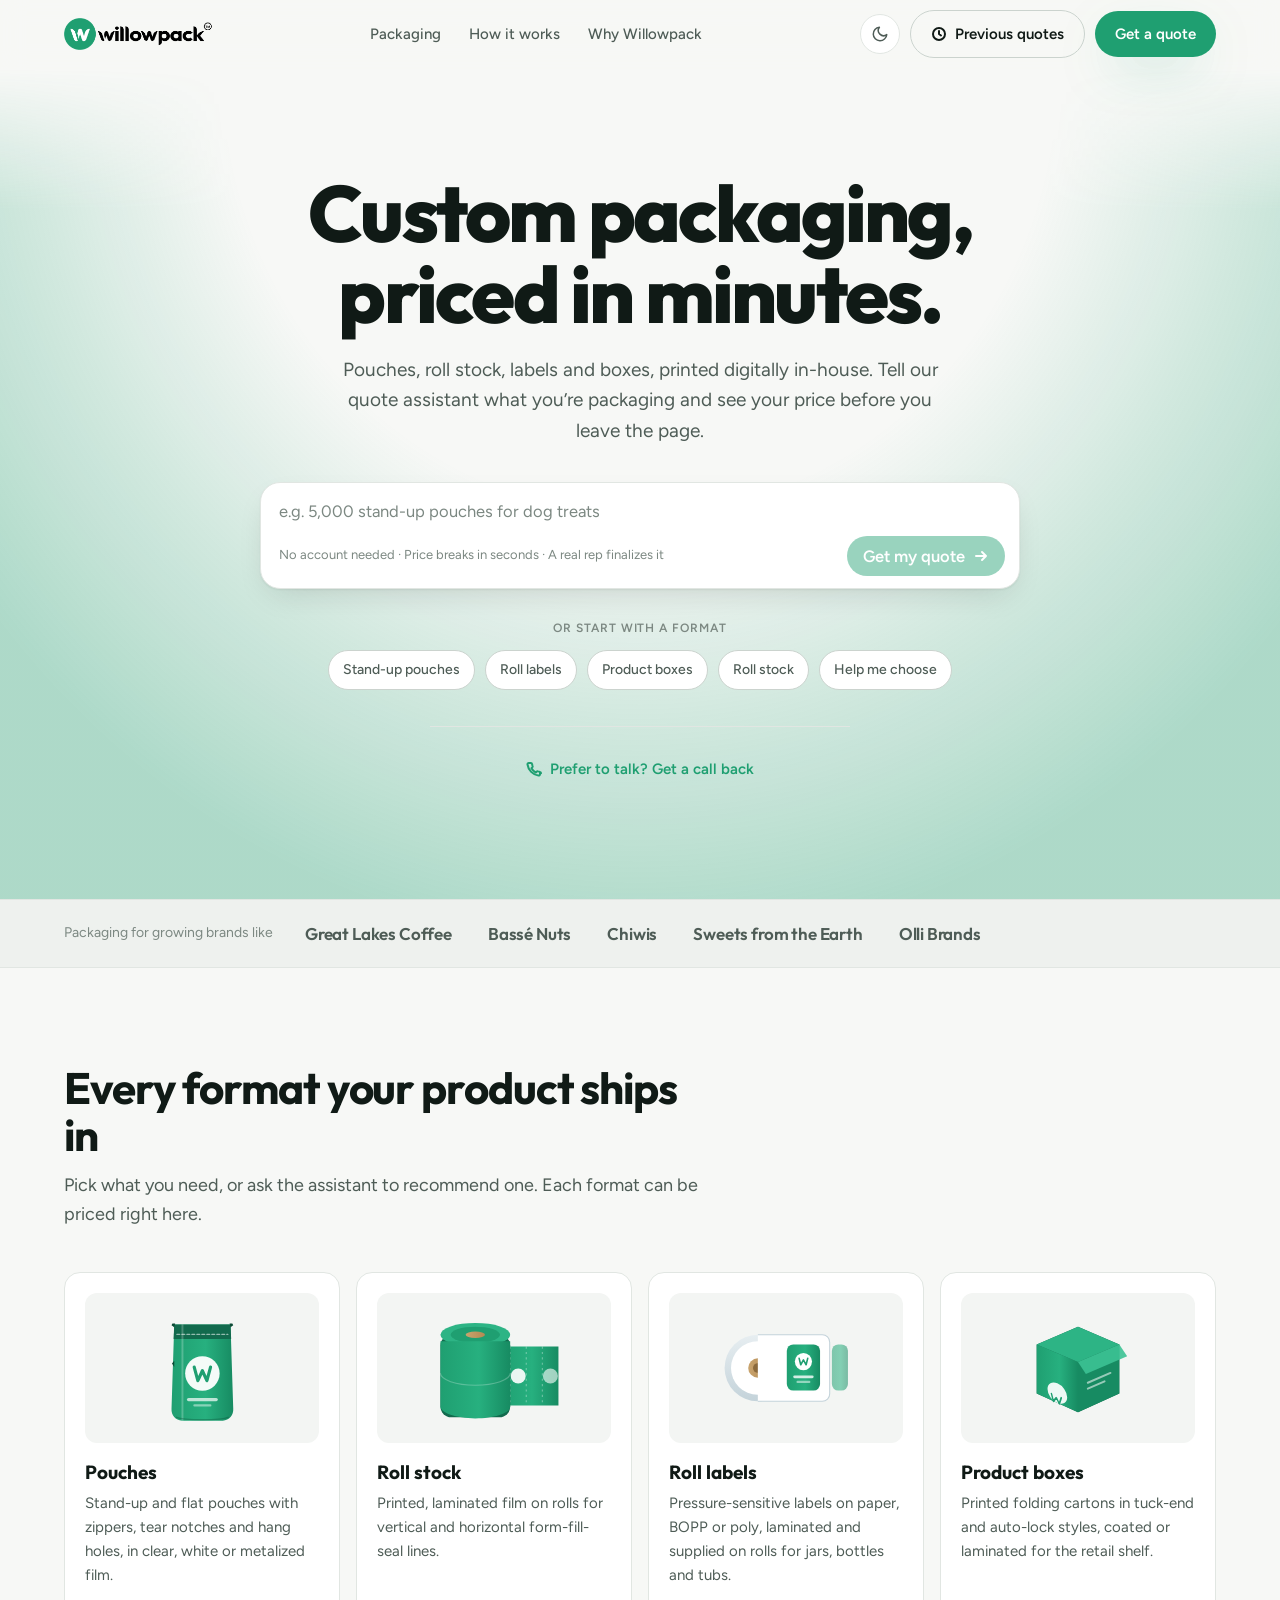
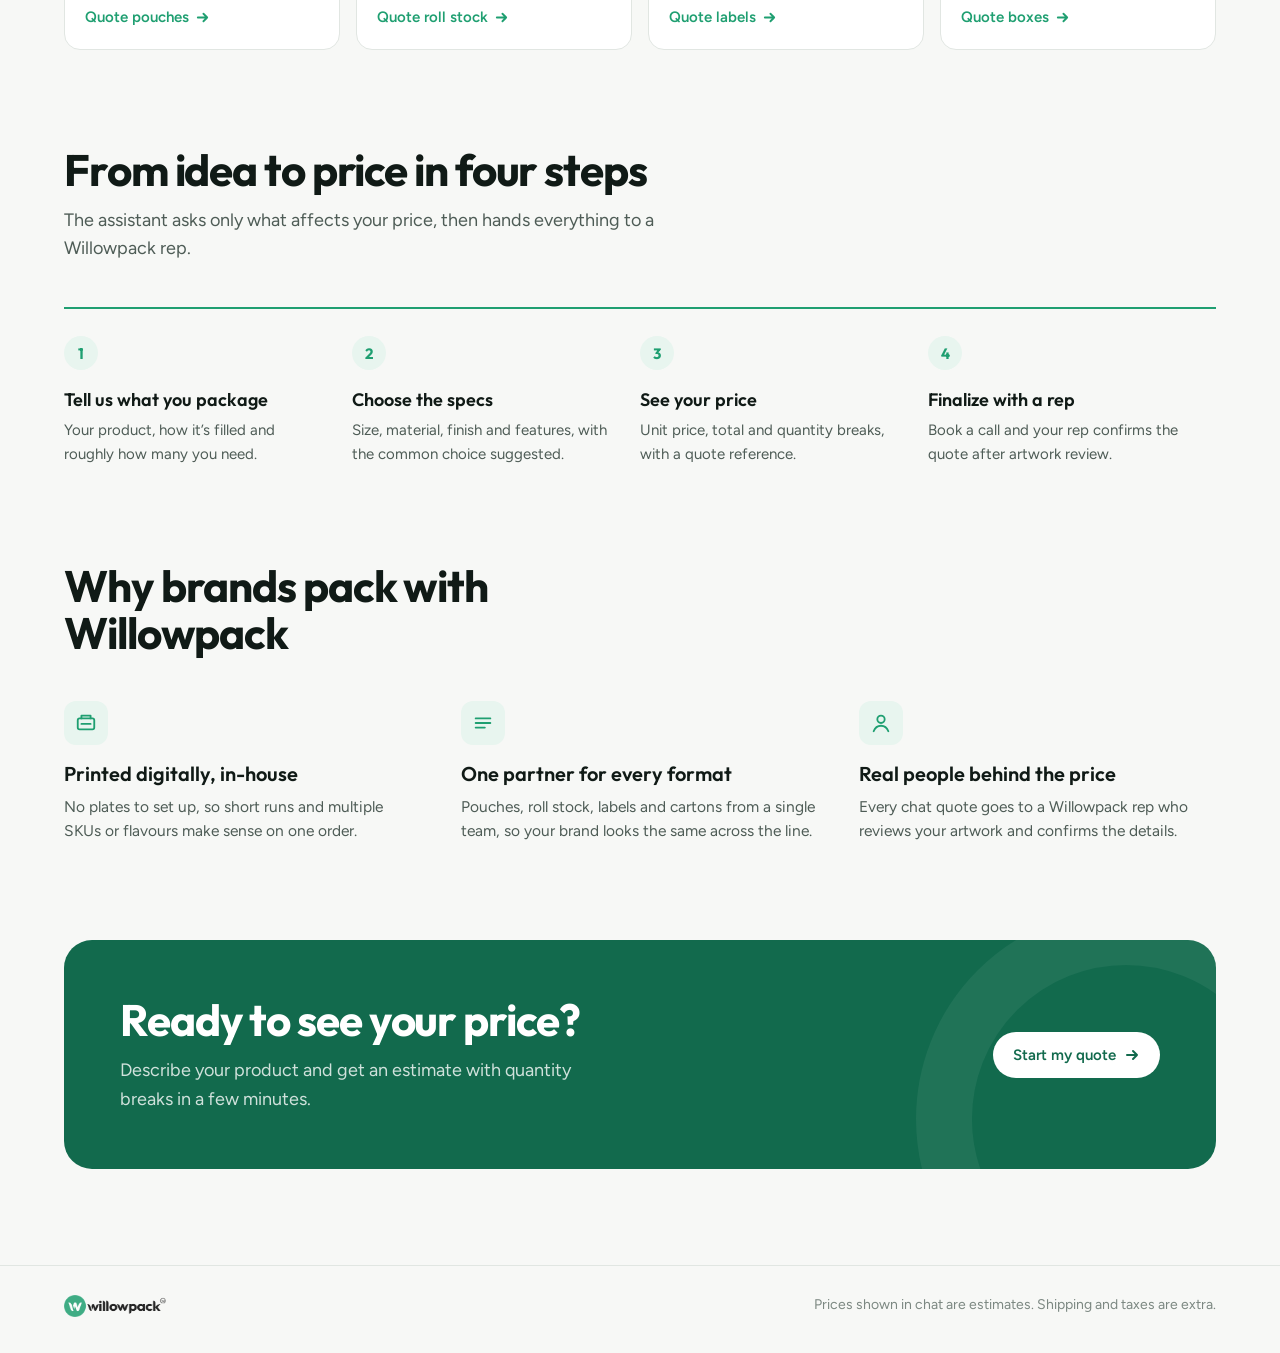
==== index.html @ 388adadb "Add files via upload" ====
<!DOCTYPE html>
<html lang="en">
<head>
<meta charset="utf-8">
<meta name="viewport" content="width=device-width, initial-scale=1, viewport-fit=cover">
<title>Custom packaging, priced in minutes | Willowpack</title>
<meta name="description" content="Pouches, roll stock, roll labels and product boxes, printed digitally in-house. Get an instant estimate from the Willowpack quote assistant.">
<link rel="icon" href="[data-uri]">
<link rel="preconnect" href="https://fonts.googleapis.com">
<link rel="preconnect" href="https://fonts.gstatic.com" crossorigin>
<link href="https://fonts.googleapis.com/css2?family=Outfit:wght@500;600;700;800&family=Figtree:wght@400;500;600&display=swap" rel="stylesheet">
<script>
/* Set theme before paint: saved choice, else system */
(function(){var t;try{t=localStorage.getItem('wp_theme')}catch(e){}
if(t!=='light'&&t!=='dark'){t=window.matchMedia&&matchMedia('(prefers-color-scheme: dark)').matches?'dark':'light'}
document.documentElement.setAttribute('data-theme',t)})();
</script>
<style>
/* ---------- Tokens ---------- */
:root{
  --green:#1F9F71; --green-600:#188460; --green-700:#126A4D; --green-50:#E8F5EF; --green-100:#CDEBDD;
  --kraft:#C9A46E; --kraft-2:#B48A52; --film:#DCE9EF;
  --bg:#F7F8F6; --bg-2:#EEF1EE; --surface:#FFFFFF; --surface-2:#F3F5F3;
  --text:#101A16; --muted:#4E5C56; --faint:#7C8882; --line:#E1E6E2; --line-2:#CBD3CE;
  --ink-on-green:#FFFFFF; --shadow:0 1px 2px rgba(16,26,22,.06),0 12px 32px -12px rgba(16,26,22,.18);
  --glow:0 18px 50px -18px rgba(31,159,113,.55);
  --radius:16px; --radius-sm:10px; --hero-glow:34%;
  color-scheme:light;
  box-sizing:border-box;
  padding-top:env(safe-area-inset-top,0px); padding-bottom:env(safe-area-inset-bottom,0px);
}
@media (prefers-color-scheme: dark){
  :root:not([data-theme="light"]){
    --bg:#0B1311; --bg-2:#0F1916; --surface:#121D1A; --surface-2:#17231F;
    --text:#E9F0EC; --muted:#A2B2AA; --faint:#73847C; --line:#1F2D28; --line-2:#2B3B35;
    --green-50:#0F2A20; --green-100:#164034; --film:#20323A;
    --shadow:0 1px 2px rgba(0,0,0,.4),0 16px 40px -16px rgba(0,0,0,.6);
    --hero-glow:24%;
    color-scheme:dark;
  }
}
:root[data-theme="dark"]{
  --bg:#0B1311; --bg-2:#0F1916; --surface:#121D1A; --surface-2:#17231F;
  --text:#E9F0EC; --muted:#A2B2AA; --faint:#73847C; --line:#1F2D28; --line-2:#2B3B35;
  --green-50:#0F2A20; --green-100:#164034; --film:#20323A;
  --shadow:0 1px 2px rgba(0,0,0,.4),0 16px 40px -16px rgba(0,0,0,.6);
  --hero-glow:24%;
  color-scheme:dark;
}
*,*::before,*::after{box-sizing:inherit}
html{scroll-behavior:smooth;scroll-padding-top:calc(80px + env(safe-area-inset-top,0px))}
body{margin:0;background:var(--bg);color:var(--text);font:400 16.5px/1.6 Figtree,system-ui,"Segoe UI",sans-serif;-webkit-font-smoothing:antialiased;transition:background-color .25s,color .25s}
img{max-width:100%;display:block}
button,textarea,input{font:inherit;color:inherit}
a{color:inherit}
:focus-visible{outline:2px solid var(--green);outline-offset:3px;border-radius:6px}
.sr{position:absolute;width:1px;height:1px;overflow:hidden;clip:rect(0 0 0 0);white-space:nowrap}
.wrap{max-width:1200px;margin:0 auto;padding:0 24px}

/* Logo swap */
.logo{height:32px;width:auto;display:block}
.logo-dark{display:none}
:root[data-theme="dark"] .logo-light{display:none}
:root[data-theme="dark"] .logo-dark{display:block}

/* ---------- Nav ---------- */
.nav{position:sticky;top:0;z-index:20;background:color-mix(in srgb,var(--bg) 82%,transparent);backdrop-filter:saturate(1.4) blur(12px);-webkit-backdrop-filter:saturate(1.4) blur(12px);border-bottom:1px solid transparent;transition:border-color .2s}
.nav.scrolled{border-color:var(--line)}
body::before{content:"";position:fixed;inset:0 0 auto;height:env(safe-area-inset-top,0px);z-index:10;background:var(--bg)}
.nav .wrap{display:flex;align-items:center;justify-content:space-between;height:68px;gap:20px}
.nav-links{display:flex;gap:28px;font-weight:500;font-size:15px;color:var(--muted)}
.nav-links a{text-decoration:none;transition:color .15s}
.nav-links a:hover{color:var(--text)}
.nav-right{display:flex;align-items:center;gap:10px}
.nav-past{display:none;align-items:center;gap:6px;padding:9px 14px;font-size:14px}
.nav-past.show{display:inline-flex}
.nav-past svg{width:16px;height:16px}
@media (max-width:720px){.nav-past .lbl{display:none}.nav-past{padding:9px 11px}.nav-right{gap:8px}}
.nav .btn{white-space:nowrap}
@media (max-width:420px){.nav-right{gap:6px}.nav .icon-btn{width:36px;height:36px}.nav-past{padding:8px 10px}.nav .btn-primary{padding:8px 12px;font-size:13.5px}.nav .logo{width:96px;height:auto}}
.hero h1 .wave{display:inline-block;font-size:.82em;margin-left:.12em;vertical-align:.02em;transform-origin:70% 70%;animation:wave 1.6s ease-in-out .4s 2}
.hero.returning h1{font-size:clamp(36px,5.2vw,64px);line-height:1.08;margin:0 0 14px}
.hero.returning h1 .hname{white-space:nowrap}
.hero.returning .lede{font-size:clamp(18px,1.9vw,21px);max-width:44ch;margin:0 auto 32px}
.hero.returning .lede strong{color:var(--text);font-weight:600}
.hero .eyebrow-back{display:inline-flex;align-items:center;gap:8px;margin:0 0 18px;padding:6px 14px 6px 10px;border-radius:999px;border:1px solid var(--line);background:color-mix(in srgb,var(--surface) 70%,transparent);font-size:13.5px;font-weight:500;color:var(--muted)}
.hero .eyebrow-back i{width:8px;height:8px;border-radius:50%;background:var(--green);box-shadow:0 0 0 4px color-mix(in srgb,var(--green) 20%,transparent)}
@keyframes wave{0%,60%,100%{transform:rotate(0)}10%,30%{transform:rotate(14deg)}20%{transform:rotate(-8deg)}40%{transform:rotate(-4deg)}50%{transform:rotate(10deg)}}
@media (prefers-reduced-motion:reduce){.hero h1 .wave{animation:none}}
.icon-btn{width:40px;height:40px;border-radius:50%;border:1px solid var(--line);background:var(--surface);display:grid;place-items:center;cursor:pointer;color:var(--muted);transition:color .15s,border-color .15s}
.icon-btn:hover{color:var(--text);border-color:var(--line-2)}
.icon-btn svg{width:18px;height:18px}
.sun{display:none}
:root[data-theme="dark"] .sun{display:block}
:root[data-theme="dark"] .moon{display:none}

.btn{display:inline-flex;align-items:center;gap:8px;border:none;border-radius:999px;padding:11px 20px;font-weight:600;font-size:15px;cursor:pointer;text-decoration:none;transition:background-color .15s,transform .15s,box-shadow .2s}
.btn-primary{background:var(--green);color:var(--ink-on-green);box-shadow:var(--glow)}
.btn-primary:hover{background:var(--green-600);transform:translateY(-1px)}
.btn-primary:active{transform:translateY(0)}
.btn-ghost{background:transparent;color:var(--text);border:1px solid var(--line-2)}
.btn-ghost:hover{background:var(--surface)}
.btn svg{width:16px;height:16px}

/* ---------- Hero ---------- */
.hero{position:relative;overflow:hidden;padding:104px 0 112px}
.hero::before{content:"";position:absolute;inset:0;pointer-events:none;background:radial-gradient(ellipse 56% 92% at 50% 0%,transparent 58%,color-mix(in srgb,var(--green) calc(var(--hero-glow) * .5),transparent) 85%,color-mix(in srgb,var(--green) var(--hero-glow),transparent) 115%);-webkit-mask-image:linear-gradient(to bottom,transparent 0,#000 140px);mask-image:linear-gradient(to bottom,transparent 0,#000 140px)}
.hero-grid{position:relative;display:flex;justify-content:center}
.hero-col{width:100%;max-width:760px;text-align:center}
.hero h1{font:800 clamp(42px,6.2vw,80px)/1.02 Outfit,Figtree,sans-serif;letter-spacing:-.035em;margin:0 0 20px}
.hero .lede{font-size:19px;color:var(--muted);max-width:50ch;margin:0 auto 36px}
.hero .composer{text-align:left}

/* Composer (hero + chat share styles) */
.composer{background:var(--surface);border:1px solid var(--line);border-radius:20px;padding:14px 14px 12px 18px;box-shadow:var(--shadow);transition:border-color .15s,box-shadow .2s}
@keyframes nudge{0%{box-shadow:var(--shadow),0 0 0 0 color-mix(in srgb,var(--green) 45%,transparent)}100%{box-shadow:var(--shadow),0 0 0 14px color-mix(in srgb,var(--green) 0%,transparent)}}
.composer.nudge{animation:nudge .9s ease-out 2}
.composer:focus-within{border-color:var(--green);box-shadow:var(--shadow),0 0 0 4px color-mix(in srgb,var(--green) 18%,transparent)}
.composer textarea{display:block;width:100%;border:none;background:transparent;resize:none;outline:none;min-height:26px;max-height:180px;line-height:1.5;padding:2px 0 12px;font-size:16.5px}
.composer textarea:focus-visible{outline:none}
.composer textarea::placeholder{color:var(--faint)}
.composer-row{display:flex;align-items:center;gap:10px}
.composer-row .hint{font-size:13px;color:var(--faint)}
.send{margin-left:auto;height:40px;border-radius:999px;border:none;background:var(--green);color:#fff;display:inline-flex;align-items:center;gap:8px;padding:0 16px;font-weight:600;cursor:pointer;transition:background-color .15s,opacity .15s}
.send:hover{background:var(--green-600)}
.send:disabled{opacity:.45;cursor:default}
.send svg{width:16px;height:16px}
.send.round{width:40px;padding:0;justify-content:center}

.quick{display:flex;flex-wrap:wrap;gap:10px;justify-content:center}
.hero .quick-label{margin:30px 0 12px;font-size:12px;font-weight:600;letter-spacing:.08em;text-transform:uppercase;color:var(--faint)}
.hero .callme-wrap{margin-top:36px;padding-top:24px;border-top:1px solid var(--line);max-width:420px;margin-left:auto;margin-right:auto}
.chip{border:1px solid var(--line-2);background:var(--surface);border-radius:999px;padding:8px 14px;font-size:14px;font-weight:500;color:var(--muted);cursor:pointer;transition:color .15s,border-color .15s,background-color .15s,transform .15s}
.chip:hover{color:var(--text);border-color:var(--green);transform:translateY(-1px)}
.assure{display:flex;gap:18px;flex-wrap:wrap;margin-top:24px;justify-content:center;font-size:14px;color:var(--muted)}
.assure span{display:inline-flex;align-items:center;gap:8px}
.assure svg{width:16px;height:16px;color:var(--green);flex:none}

/* Spec explorer (hero visual) */
.explorer{position:relative;background:var(--surface);border:1px solid var(--line);border-radius:28px;box-shadow:var(--shadow);overflow:hidden}
.tabs{display:flex;gap:4px;padding:8px;border-bottom:1px solid var(--line);background:var(--surface-2)}
.tab{flex:1;border:none;background:transparent;border-radius:12px;padding:10px 6px;font-size:14px;font-weight:600;color:var(--muted);cursor:pointer;transition:background-color .2s,color .2s}
.tab:hover{color:var(--text)}
.tab[aria-selected="true"]{background:var(--surface);color:var(--text);box-shadow:0 1px 2px rgba(16,26,22,.08)}
.stage{position:relative;height:320px;display:grid;place-items:center;background:
  radial-gradient(60% 70% at 50% 60%,color-mix(in srgb,var(--green) 10%,transparent),transparent),
  repeating-linear-gradient(0deg,transparent 0 31px,color-mix(in srgb,var(--line) 70%,transparent) 31px 32px),
  repeating-linear-gradient(90deg,transparent 0 31px,color-mix(in srgb,var(--line) 70%,transparent) 31px 32px)}
.art{position:absolute;inset:0;display:grid;place-items:center;opacity:0;transform:translateY(14px) scale(.97);transition:opacity .35s ease,transform .45s cubic-bezier(.2,.8,.2,1);pointer-events:none}
.art.on{opacity:1;transform:none}
.art svg{height:250px;width:auto;filter:drop-shadow(0 18px 24px rgba(16,26,22,.18))}
.spec{padding:20px 22px 22px;display:grid;grid-template-columns:1fr auto;gap:16px;align-items:end;border-top:1px solid var(--line)}
.spec h3{font:700 20px/1.2 Outfit,sans-serif;margin:0 0 4px;letter-spacing:-.01em}
.spec .for{font-size:14px;color:var(--muted);margin:0 0 12px}
.spec ul{list-style:none;margin:0;padding:0;display:flex;flex-wrap:wrap;gap:6px}
.spec li{font-size:13px;padding:4px 10px;border-radius:999px;background:var(--green-50);color:var(--green-700)}
:root[data-theme="dark"] .spec li{color:#9BE0C2}
@media (prefers-color-scheme: dark){:root:not([data-theme="light"]) .spec li{color:#9BE0C2}}

/* ---------- Brands ---------- */
.brands{border-block:1px solid var(--line);background:var(--bg-2)}
.brands .wrap{display:flex;align-items:center;gap:32px;padding-block:22px;flex-wrap:wrap}
.brands p{margin:0;font-size:14px;color:var(--faint);flex:none}
.brand-list{display:flex;gap:36px;flex-wrap:wrap;font:600 17px/1 Outfit,sans-serif;color:var(--muted);letter-spacing:-.01em}

/* ---------- Sections ---------- */
section.block{padding:96px 0}
.head{max-width:640px;margin:0 0 44px}
.head h2{font:700 clamp(30px,3.6vw,44px)/1.08 Outfit,sans-serif;letter-spacing:-.025em;margin:0 0 12px}
.head p{margin:0;color:var(--muted);font-size:18px}

.formats{display:grid;grid-template-columns:repeat(4,minmax(0,1fr));gap:16px}
.format{position:relative;display:flex;flex-direction:column;background:var(--surface);border:1px solid var(--line);border-radius:var(--radius);padding:20px;transition:border-color .2s,transform .25s cubic-bezier(.2,.8,.2,1),box-shadow .25s}
.format:hover{border-color:color-mix(in srgb,var(--green) 55%,var(--line));transform:translateY(-4px);box-shadow:var(--shadow)}
.format .thumb{height:150px;border-radius:12px;background:var(--surface-2);display:grid;place-items:center;margin-bottom:18px;overflow:hidden}
.format .thumb svg{height:118px;width:auto;transition:transform .4s cubic-bezier(.2,.8,.2,1)}
.format:hover .thumb svg{transform:scale(1.06) rotate(-2deg)}
.format h3{font:700 19px/1.25 Outfit,sans-serif;margin:0 0 6px}
.format p{margin:0 0 18px;color:var(--muted);font-size:15px;flex:1}
.link-btn{align-self:flex-start;display:inline-flex;align-items:center;gap:6px;border:none;background:none;padding:0;font-weight:600;color:var(--green);cursor:pointer;font-size:15px}
.link-btn svg{width:15px;height:15px;transition:transform .2s}
.format:hover .link-btn svg{transform:translateX(3px)}

.steps{display:grid;grid-template-columns:repeat(4,minmax(0,1fr));gap:0;counter-reset:s;border-top:1px solid var(--line)}
.step{counter-increment:s;padding:28px 24px 0 0;position:relative}
.step::before{content:counter(s);display:grid;place-items:center;width:34px;height:34px;border-radius:50%;background:var(--green-50);color:var(--green);font:700 15px/1 Outfit,sans-serif;margin-bottom:18px}
.step::after{content:"";position:absolute;top:-1px;left:0;height:2px;width:0;background:var(--green);transition:width .8s cubic-bezier(.2,.8,.2,1)}
.steps.seen .step::after{width:100%}
.steps.seen .step:nth-child(2)::after{transition-delay:.15s}
.steps.seen .step:nth-child(3)::after{transition-delay:.3s}
.steps.seen .step:nth-child(4)::after{transition-delay:.45s}
.step h3{font:600 18px/1.3 Outfit,sans-serif;margin:0 0 6px}
.step p{margin:0;color:var(--muted);font-size:15px;max-width:28ch}

.why{display:grid;grid-template-columns:repeat(3,minmax(0,1fr));gap:40px}
.why h3{font:600 20px/1.3 Outfit,sans-serif;margin:0 0 8px}
.why p{margin:0;color:var(--muted);font-size:15.5px}
.why .ico{width:44px;height:44px;border-radius:12px;background:var(--green-50);color:var(--green);display:grid;place-items:center;margin-bottom:16px}
.why .ico svg{width:22px;height:22px}

.cta-band{padding:0 0 96px}
.cta-card{position:relative;overflow:hidden;border-radius:28px;background:var(--green-700);color:#fff;padding:56px;display:grid;grid-template-columns:1.3fr 1fr;gap:32px;align-items:center}
.cta-card>*{position:relative;z-index:1}
.cta-card::after{content:"";position:absolute;pointer-events:none;right:-120px;bottom:-160px;width:420px;height:420px;border-radius:50%;border:56px solid rgba(255,255,255,.06)}
.cta-card h2{font:700 clamp(30px,3.6vw,44px)/1.08 Outfit,sans-serif;letter-spacing:-.025em;margin:0 0 12px}
.cta-card p{margin:0;color:rgba(255,255,255,.8);font-size:18px;max-width:42ch}
.cta-card .btn-primary{background:#fff;color:var(--green-700);box-shadow:none;justify-self:end}
.cta-card .btn-primary:hover{background:#EAF6F0}

footer{border-top:1px solid var(--line);padding:28px 0 36px;color:var(--faint);font-size:14px}
footer .wrap{display:flex;justify-content:space-between;gap:16px;flex-wrap:wrap;align-items:center}
footer .logo{height:22px;opacity:.85}

/* Reveal on scroll (one orchestrated entrance per section) */
.reveal{opacity:0;transform:translateY(16px);transition:opacity .6s ease,transform .7s cubic-bezier(.2,.8,.2,1)}
.reveal.in{opacity:1;transform:none}

/* ---------- Chat ---------- */
.chat{position:fixed;inset:0;z-index:50;display:flex;flex-direction:column;background:var(--bg);opacity:0;visibility:hidden;transform:translateY(24px);transition:opacity .3s ease,transform .45s cubic-bezier(.2,.8,.2,1),visibility 0s linear .45s;padding-top:env(safe-area-inset-top,0px);padding-bottom:env(safe-area-inset-bottom,0px)}
.chat.open{opacity:1;visibility:visible;transform:none;transition:opacity .3s ease,transform .45s cubic-bezier(.2,.8,.2,1)}
.chat-bar{display:flex;align-items:center;gap:14px;padding:12px 20px;border-bottom:1px solid var(--line);background:var(--bg)}
.chat-bar .logo{height:24px}
.who{display:flex;align-items:center;gap:8px;font-size:14px;color:var(--muted);padding-left:14px;border-left:1px solid var(--line)}
.dot{width:8px;height:8px;border-radius:50%;background:var(--green);box-shadow:0 0 0 0 rgba(31,159,113,.6);animation:pulse 2.4s infinite}
@keyframes pulse{0%{box-shadow:0 0 0 0 rgba(31,159,113,.5)}70%{box-shadow:0 0 0 8px rgba(31,159,113,0)}100%{box-shadow:0 0 0 0 rgba(31,159,113,0)}}
.chat-bar .spacer{flex:1}
.chat-bar .btn{padding:8px 14px;font-size:14px}

.progress{display:flex;gap:6px;justify-content:safe center;padding:10px 20px;border-bottom:1px solid var(--line);background:var(--bg-2);font-size:13px;color:var(--faint);overflow-x:auto}
.progress span{display:inline-flex;align-items:center;gap:6px;white-space:nowrap;padding:4px 10px;border-radius:999px;transition:color .3s,background-color .3s}
.progress span::before{content:"";width:7px;height:7px;border-radius:50%;background:var(--line-2);transition:background-color .3s}
.progress span.done{color:var(--muted)}
.progress span.done::before{background:var(--green)}
.progress span.now{color:var(--text);background:var(--surface)}
.progress span.now::before{background:var(--green);box-shadow:0 0 0 3px color-mix(in srgb,var(--green) 25%,transparent)}

.thread{flex:1;overflow-y:auto;padding:24px 20px 8px}
.thread-inner{max-width:760px;margin:0 auto}
.msg{display:flex;gap:12px;margin:0 0 22px;animation:rise .35s cubic-bezier(.2,.8,.2,1)}
@keyframes rise{from{opacity:0;transform:translateY(8px)}to{opacity:1;transform:none}}
.msg.user{justify-content:flex-end}
.avatar{width:32px;height:32px;border-radius:50%;flex:none;margin-top:2px}
.bubble{max-width:min(620px,86%);word-wrap:break-word}
.msg.user .bubble{background:var(--green);color:#fff;padding:10px 16px;border-radius:20px 20px 6px 20px}
.msg.bot .bubble{padding-top:4px}
.bubble p{margin:0 0 10px}.bubble p:last-child{margin-bottom:0}
.bubble ul,.bubble ol{margin:0 0 10px;padding-left:22px}
.bubble li{margin:3px 0}
.bubble strong{font-weight:600}
.bubble a{color:var(--green)}
.replies{display:flex;flex-wrap:wrap;gap:8px;margin-top:12px}
.replies .chip{font-size:13.5px;padding:7px 13px}
.replies.used .chip{opacity:.45;pointer-events:none}
.replies.used .chip.picked{opacity:1}
.chip.picked{background:var(--green);border-color:var(--green);color:#fff}
#bookBtn.booked{background:transparent;color:var(--green-700);border:1px solid var(--green);box-shadow:none;cursor:default;pointer-events:none}
:root[data-theme=dark] #bookBtn.booked,.dark #bookBtn.booked{color:var(--green)}
.chip.rec.picked::after{opacity:.9}
.replies.slots{display:grid;grid-template-columns:repeat(auto-fill,minmax(200px,1fr));gap:10px}
.chip.slot{border-radius:14px;padding:12px 14px;text-align:left;display:flex;flex-direction:column;gap:2px;line-height:1.3}
.chip.slot b{font-weight:600;color:var(--text);font-size:14.5px}
.chip.slot span{font-size:13px;color:var(--muted)}
.chip.slot.picked b,.chip.slot.picked span{color:#fff}
.chip.slot.rec::after{content:"Earliest";font-size:11px;font-weight:600;color:var(--green);margin-top:4px}
.chip.slot.rec.picked::after{color:#fff}
.history{display:none;flex:1;overflow-y:auto;padding:24px 20px}
.callme-link{display:inline-flex;align-items:center;gap:8px;padding:10px 16px;border-radius:999px;border:none;background:none;color:var(--green);font:600 15px/1 Figtree,sans-serif;cursor:pointer}
.callme-link svg{width:16px;height:16px}
.callme-link:hover{background:color-mix(in srgb,var(--green) 10%,transparent)}
#callBtn{display:none}#callBtn.show{display:inline-flex}
.cm-back{position:fixed;inset:0;z-index:80;background:rgba(5,10,8,.55);display:none;align-items:center;justify-content:center;padding:20px}
.cm-back.open{display:flex}
.cm{width:100%;max-width:420px;background:var(--surface);color:var(--text);border:1px solid var(--line);border-radius:22px;padding:24px;box-shadow:var(--shadow);animation:rise .3s cubic-bezier(.2,.8,.2,1)}
.cm h3{margin:0 0 6px;font:700 21px/1.2 Outfit,sans-serif}
.cm p.sub{margin:0 0 18px;color:var(--muted);font-size:14.5px}
.cm label.f{display:block;font-size:13px;font-weight:600;margin:0 0 6px}
.cm input[type=tel]{width:100%;box-sizing:border-box;height:46px;border-radius:12px;border:1px solid var(--line-2);background:var(--bg);color:var(--text);font:500 16px Figtree,sans-serif;padding:0 14px}
.cm input[type=tel]:focus{outline:none;border-color:var(--green);box-shadow:0 0 0 4px color-mix(in srgb,var(--green) 18%,transparent)}
.cm .consent{display:flex;gap:10px;align-items:flex-start;margin:14px 0 18px;font-size:13px;color:var(--muted);line-height:1.45}
.cm .consent input{margin-top:2px;accent-color:var(--green);width:16px;height:16px;flex:none}
.cm .row{display:flex;gap:10px;justify-content:flex-end}
.cm .msg{margin:14px 0 0;font-size:14px;min-height:1em}
.cm .msg.ok{color:var(--green)} .cm .msg.err{color:#d9534f}
.chat.show-history .history{display:block}
.chat.show-history .thread,.chat.show-history .chat-dock,.chat.show-history .progress{display:none}
.history-inner{max-width:760px;margin:0 auto}
.history-head{display:flex;align-items:center;gap:12px;margin-bottom:18px}
.history-head h2{font:700 22px/1.2 Outfit,sans-serif;margin:0;flex:1}
.hcard{width:100%;text-align:left;display:grid;grid-template-columns:1fr auto;gap:4px 16px;align-items:center;background:var(--surface);border:1px solid var(--line);border-radius:16px;padding:14px 16px;margin-bottom:10px;cursor:pointer;color:var(--text);font:inherit;transition:border-color .15s,transform .15s}
.hcard:hover{border-color:var(--green);transform:translateY(-1px)}
.hcard .t{font-weight:600;font-size:15.5px;overflow:hidden;text-overflow:ellipsis;white-space:nowrap}
.hcard .m{font-size:13px;color:var(--muted);grid-column:1}
.hcard .v{grid-row:1/3;grid-column:2;text-align:right;font:700 16px/1.2 Outfit,sans-serif;font-variant-numeric:tabular-nums}
.hcard .v small{display:block;font:500 12px/1.4 Figtree,sans-serif;color:var(--muted)}
.hcard .tag{display:inline-block;font-size:11.5px;font-weight:600;padding:2px 8px;border-radius:999px;background:var(--green-50);color:var(--green-700);margin-left:6px;vertical-align:1px}
.history-empty{color:var(--muted);padding:24px 0}
.typing{display:inline-flex;gap:5px;padding:12px 0}
.typing i{width:7px;height:7px;border-radius:50%;background:var(--faint);animation:blink 1.2s infinite}
.typing i:nth-child(2){animation-delay:.15s}.typing i:nth-child(3){animation-delay:.3s}
@keyframes blink{0%,80%,100%{opacity:.25;transform:translateY(0)}40%{opacity:1;transform:translateY(-2px)}}
.msg.error .bubble{color:var(--muted)}
.retry{background:none;border:none;color:var(--green);font-weight:600;cursor:pointer;padding:0;margin-left:4px}

.bubble table{border-collapse:collapse;margin:8px 0;font-size:14px;font-variant-numeric:tabular-nums;width:100%}
.bubble th,.bubble td{padding:6px 10px;border-bottom:1px solid var(--green-100);text-align:left}
.bubble th{font-weight:600;color:var(--muted)}
.bubble .tbl{overflow-x:auto}
.chip.rec{border-color:var(--green-600,#2f7d4f);font-weight:600}
.chip.rec::after{content:" ★ Recommended";font-size:11px;font-weight:500;opacity:.75}
.quote-pill{display:none;max-width:760px;margin:0 auto 14px;align-items:center;gap:12px;padding:12px 14px 12px 16px;border-radius:14px;background:var(--green-50);border:1px solid var(--green-100);animation:rise .4s cubic-bezier(.2,.8,.2,1)}
.quote-pill.show{display:flex}
.quote-pill .qi{font-size:13px;color:var(--muted)}
.quote-pill .qv{font:700 18px/1.1 Outfit,sans-serif;font-variant-numeric:tabular-nums}
.quote-pill .btn{margin-left:auto;padding:8px 14px;font-size:14px}

.chat-dock{padding:10px 20px 18px;background:var(--bg)}
.chat-dock .composer{max-width:760px;margin:0 auto}
.chat-dock .fine{max-width:760px;margin:8px auto 0;text-align:center;font-size:12.5px;color:var(--faint)}

.resume{position:fixed;right:20px;bottom:calc(20px + env(safe-area-inset-bottom,0px));z-index:30;display:none}
.resume.show{display:inline-flex;animation:rise .35s cubic-bezier(.2,.8,.2,1)}

/* ---------- Responsive ---------- */
@media (max-width:1000px){
  .formats{grid-template-columns:repeat(2,minmax(0,1fr))}
  .steps{grid-template-columns:repeat(2,minmax(0,1fr));row-gap:32px}
  .why{grid-template-columns:1fr;gap:28px}
  .cta-card{grid-template-columns:1fr;padding:40px 28px}
  .cta-card .btn-primary{justify-self:start}
}
@media (max-width:720px){
  .nav-links{display:none}
  .nav .btn-primary{padding:9px 14px;font-size:14px}
  .hero{padding:56px 0 64px}
  .composer-row .hint{display:none}
  .formats{grid-template-columns:1fr}
  .steps{grid-template-columns:1fr}
  section.block{padding:72px 0}
  .stage{height:260px}
  .art svg{height:200px}
  .spec{grid-template-columns:1fr}
  .who{display:none}
  .chat-bar .ghost-label{display:none}
}
@media (prefers-reduced-motion:reduce){
  *,*::before,*::after{animation:none!important;transition:none!important;scroll-behavior:auto!important}
  .reveal{opacity:1;transform:none}
}
</style>
</head>
<body>

<!-- Reusable SVG illustrations -->
<svg width="0" height="0" style="position:absolute" aria-hidden="true">
  <defs>
    <symbol id="logo-reg" viewBox="0 0 580 125"><image href="[data-uri]" width="580" height="125"/></symbol>
    <symbol id="logo-white" viewBox="0 0 580 125"><image href="[data-uri]" width="580" height="125"/></symbol>
    <linearGradient id="gFilm" x1="0" x2="1"><stop offset="0" stop-color="#1F9F71"/><stop offset=".55" stop-color="#27B07F"/><stop offset="1" stop-color="#178B62"/></linearGradient>
    <linearGradient id="gShine" x1="0" x2="1"><stop offset="0" stop-color="#fff" stop-opacity="0"/><stop offset=".5" stop-color="#fff" stop-opacity=".35"/><stop offset="1" stop-color="#fff" stop-opacity="0"/></linearGradient>
    <linearGradient id="gKraft" x1="0" x2="1"><stop offset="0" stop-color="#C9A46E"/><stop offset="1" stop-color="#B48A52"/></linearGradient>
    <linearGradient id="gRoll" x1="0" x2="0" y1="0" y2="1"><stop offset="0" stop-color="#E7EEF1"/><stop offset="1" stop-color="#C4D3DA"/></linearGradient>
    <symbol id="i-pouch" viewBox="0 0 200 260">
      <path d="M38 34h124l6 186c1 14-9 26-23 26H55c-14 0-24-12-23-26z" fill="url(#gFilm)"/>
      <path d="M38 34h124l1.4 32H36.6z" fill="#126A4D"/>
      <path d="M34 32l6 0-2 8-6-4zM166 32l-6 0 2 8 6-4z" fill="#0B4A35"/>
      <path d="M44 56h112" stroke="#fff" stroke-opacity=".55" stroke-width="3" stroke-dasharray="6 5" stroke-linecap="round"/>
      <path d="M33 120l5-6v14z" fill="#0B4A35"/>
      <rect x="62" y="104" width="76" height="76" rx="38" fill="#fff" fill-opacity=".95"/>
      <path d="M82 128l8 30 10-22 10 22 8-30" fill="none" stroke="#1F9F71" stroke-width="7" stroke-linecap="round" stroke-linejoin="round"/>
      <rect x="66" y="196" width="68" height="7" rx="3.5" fill="#fff" fill-opacity=".7"/>
      <rect x="80" y="210" width="40" height="5" rx="2.5" fill="#fff" fill-opacity=".45"/>
      <path d="M60 34l-8 212" stroke="url(#gShine)" stroke-width="22" opacity=".7"/>
      <path d="M42 238c18 8 98 8 116 0" stroke="#0B4A35" stroke-opacity=".35" stroke-width="3" fill="none"/>
    </symbol>
    <symbol id="i-labels" viewBox="0 0 260 220">
      <ellipse cx="78" cy="110" rx="62" ry="62" fill="url(#gRoll)"/>
      <ellipse cx="78" cy="110" rx="50" ry="50" fill="#fff"/>
      <ellipse cx="78" cy="110" rx="18" ry="18" fill="url(#gKraft)"/>
      <ellipse cx="78" cy="110" rx="9" ry="9" fill="#8C6A3C"/>
      <path d="M78 48h120c8 0 14 6 14 14v96c0 8-6 14-14 14H78" fill="#fff"/>
      <path d="M78 48h120c8 0 14 6 14 14v96c0 8-6 14-14 14H78" fill="none" stroke="#C4D3DA" stroke-width="2"/>
      <rect x="132" y="66" width="62" height="86" rx="12" fill="url(#gFilm)"/>
      <circle cx="163" cy="98" r="16" fill="#fff"/>
      <path d="M155 92l3 12 5-9 5 9 3-12" fill="none" stroke="#1F9F71" stroke-width="3" stroke-linecap="round" stroke-linejoin="round"/>
      <rect x="144" y="124" width="38" height="5" rx="2.5" fill="#fff" fill-opacity=".8"/>
      <rect x="150" y="134" width="26" height="4" rx="2" fill="#fff" fill-opacity=".5"/>
      <rect x="216" y="66" width="30" height="86" rx="12" fill="url(#gFilm)" opacity=".55"/>
    </symbol>
    <symbol id="i-box" viewBox="0 0 240 240">
      <path d="M120 36l84 36v100l-84 38-84-38V72z" fill="#126A4D"/>
      <path d="M36 72l84 36v102l-84-38z" fill="url(#gFilm)"/>
      <path d="M204 72l-84 36v102l84-38z" fill="#178B62"/>
      <path d="M36 72l84-36 84 36-84 36z" fill="#2DB485"/>
      <path d="M120 108l84-36 16 24-84 36z" fill="#3CC394" opacity=".9"/>
      <rect x="58" y="118" width="40" height="40" rx="20" transform="skewY(23)" fill="#fff" fill-opacity=".92"/>
      <path d="M66 146l4 14 6-10 6 10 4-14" transform="skewY(23) translate(0 -2)" fill="none" stroke="#1F9F71" stroke-width="3.2" stroke-linecap="round" stroke-linejoin="round"/>
      <path d="M140 150l46-20M140 162l34-15" stroke="#fff" stroke-opacity=".55" stroke-width="4" stroke-linecap="round"/>
    </symbol>
    <symbol id="i-rollstock" viewBox="0 0 280 220">
      <path d="M150 70h110v110H150" fill="url(#gFilm)"/>
      <path d="M170 70v110M200 70v110M230 70v110" stroke="#fff" stroke-opacity=".35" stroke-width="2" stroke-dasharray="4 6"/>
      <circle cx="185" cy="125" r="14" fill="#fff" fill-opacity=".9"/><circle cx="245" cy="125" r="14" fill="#fff" fill-opacity=".6"/>
      <rect x="40" y="48" width="130" height="154" rx="20" fill="#126A4D"/>
      <ellipse cx="105" cy="48" rx="65" ry="22" fill="#2DB485"/>
      <ellipse cx="105" cy="48" rx="46" ry="15" fill="#1F9F71"/>
      <ellipse cx="105" cy="48" rx="18" ry="6" fill="url(#gKraft)"/>
      <path d="M40 60v122c0 12 29 22 65 22s65-10 65-22V60" fill="url(#gFilm)"/>
      <path d="M58 70v120" stroke="url(#gShine)" stroke-width="18"/>
      <path d="M40 120c0 12 29 22 65 22s65-10 65-22" fill="none" stroke="#fff" stroke-opacity=".25" stroke-width="2"/>
    </symbol>
  </defs>
</svg>

<header class="nav" id="nav">
  <div class="wrap">
    <a href="#top" aria-label="Willowpack home">
      <svg class="logo logo-light" viewBox="0 0 580 125" width="139" height="30" role="img" aria-label="Willowpack"><use href="#logo-reg"/></svg>
      <svg class="logo logo-dark" viewBox="0 0 580 125" width="139" height="30" role="img" aria-label="Willowpack"><use href="#logo-white"/></svg>
    </a>
    <nav class="nav-links" aria-label="Sections">
      <a href="#formats">Packaging</a>
      <a href="#how">How it works</a>
      <a href="#why">Why Willowpack</a>
    </nav>
    <div class="nav-right">
      <button class="icon-btn" id="themeBtn" type="button" aria-label="Switch colour theme">
        <svg class="moon" viewBox="0 0 24 24" fill="none" stroke="currentColor" stroke-width="2" stroke-linecap="round" stroke-linejoin="round"><path d="M21 12.8A9 9 0 1 1 11.2 3a7 7 0 0 0 9.8 9.8z"/></svg>
        <svg class="sun" viewBox="0 0 24 24" fill="none" stroke="currentColor" stroke-width="2" stroke-linecap="round"><circle cx="12" cy="12" r="4"/><path d="M12 2v2M12 20v2M4.9 4.9l1.4 1.4M17.7 17.7l1.4 1.4M2 12h2M20 12h2M4.9 19.1l1.4-1.4M17.7 6.3l1.4-1.4"/></svg>
      </button>
      <button class="btn btn-ghost nav-past" id="navPast" type="button" aria-label="Previous quotes"><svg viewBox="0 0 16 16" fill="none" stroke="currentColor" stroke-width="2" stroke-linecap="round" stroke-linejoin="round"><circle cx="8" cy="8" r="6"/><path d="M8 5v3l2 1.5"/></svg><span class="lbl">Previous quotes</span></button>
      <button class="btn btn-primary" type="button" data-hero>Get a quote</button>
    </div>
  </div>
</header>

<main id="top">
  <section class="hero">
    <div class="wrap hero-grid">
      <div class="hero-col">
        <h1 id="heroTitle">Custom packaging,<br>priced in minutes.</h1>
        <p class="lede" id="heroLede">Pouches, roll stock, labels and boxes, printed digitally in-house. Tell our quote assistant what you’re packaging and see your price before you leave the page.</p>

        <form class="composer" id="heroForm" autocomplete="off">
          <label class="sr" for="heroInput">Describe what you’re packaging</label>
          <textarea id="heroInput" rows="1" placeholder="e.g. 5,000 stand-up pouches for dog treats"></textarea>
          <div class="composer-row">
            <span class="hint" id="heroHint">No account needed · Price breaks in seconds · A real rep finalizes it</span>
            <button class="send" type="submit" id="heroSend" disabled>Get my quote
              <svg viewBox="0 0 16 16" fill="none" stroke="currentColor" stroke-width="2" stroke-linecap="round" stroke-linejoin="round"><path d="M3 8h10M9 4l4 4-4 4"/></svg>
            </button>
          </div>
        </form>
        <p class="quick-label">Or start with a format</p>
        <div class="quick" aria-label="Start with a format">
          <button class="chip" type="button" data-open="I need a quote for stand-up pouches.">Stand-up pouches</button>
          <button class="chip" type="button" data-open="I need a quote for roll labels.">Roll labels</button>
          <button class="chip" type="button" data-open="I need a quote for product boxes.">Product boxes</button>
          <button class="chip" type="button" data-open="I need a quote for roll stock film for my filling line.">Roll stock</button>
          <button class="chip" type="button" data-open="I’m not sure which packaging format I need. Can you help me choose?">Help me choose</button>
        </div>
        <div class="callme-wrap"><button class="callme-link" type="button" data-callme><svg viewBox="0 0 16 16" fill="none" stroke="currentColor" stroke-width="2" stroke-linecap="round" stroke-linejoin="round"><path d="M14 11.2v2a1.3 1.3 0 0 1-1.5 1.3A12.9 12.9 0 0 1 1.5 3.5 1.3 1.3 0 0 1 2.8 2h2a1.3 1.3 0 0 1 1.3 1.1c.1.7.3 1.3.5 1.9a1.3 1.3 0 0 1-.3 1.4l-.8.8a10.4 10.4 0 0 0 4.3 4.3l.8-.8a1.3 1.3 0 0 1 1.4-.3c.6.2 1.2.4 1.9.5a1.3 1.3 0 0 1 1.1 1.3z"/></svg>Prefer to talk? Get a call back</button></div>
      </div>

    </div>
  </section>

  <div class="brands">
    <div class="wrap">
      <p>Packaging for growing brands like</p>
      <div class="brand-list"><span>Great Lakes Coffee</span><span>Bassé Nuts</span><span>Chiwis</span><span>Sweets from the Earth</span><span>Olli Brands</span></div>
    </div>
  </div>

  <section class="block" id="formats">
    <div class="wrap">
      <div class="head reveal">
        <h2>Every format your product ships in</h2>
        <p>Pick what you need, or ask the assistant to recommend one. Each format can be priced right here.</p>
      </div>
      <div class="formats">
        <article class="format reveal">
          <div class="thumb"><svg viewBox="0 0 200 260" aria-hidden="true"><use href="#i-pouch"/></svg></div>
          <h3>Pouches</h3>
          <p>Stand-up and flat pouches with zippers, tear notches and hang holes, in clear, white or metalized film.</p>
          <button class="link-btn" type="button" data-open="I need a quote for stand-up pouches.">Quote pouches <svg viewBox="0 0 16 16" fill="none" stroke="currentColor" stroke-width="2" stroke-linecap="round" stroke-linejoin="round"><path d="M3 8h10M9 4l4 4-4 4"/></svg></button>
        </article>
        <article class="format reveal">
          <div class="thumb"><svg viewBox="0 0 280 220" aria-hidden="true"><use href="#i-rollstock"/></svg></div>
          <h3>Roll stock</h3>
          <p>Printed, laminated film on rolls for vertical and horizontal form-fill-seal lines.</p>
          <button class="link-btn" type="button" data-open="I need a quote for roll stock film for my filling line.">Quote roll stock <svg viewBox="0 0 16 16" fill="none" stroke="currentColor" stroke-width="2" stroke-linecap="round" stroke-linejoin="round"><path d="M3 8h10M9 4l4 4-4 4"/></svg></button>
        </article>
        <article class="format reveal">
          <div class="thumb"><svg viewBox="0 0 260 220" aria-hidden="true"><use href="#i-labels"/></svg></div>
          <h3>Roll labels</h3>
          <p>Pressure-sensitive labels on paper, BOPP or poly, laminated and supplied on rolls for jars, bottles and tubs.</p>
          <button class="link-btn" type="button" data-open="I need a quote for roll labels.">Quote labels <svg viewBox="0 0 16 16" fill="none" stroke="currentColor" stroke-width="2" stroke-linecap="round" stroke-linejoin="round"><path d="M3 8h10M9 4l4 4-4 4"/></svg></button>
        </article>
        <article class="format reveal">
          <div class="thumb"><svg viewBox="0 0 240 240" aria-hidden="true"><use href="#i-box"/></svg></div>
          <h3>Product boxes</h3>
          <p>Printed folding cartons in tuck-end and auto-lock styles, coated or laminated for the retail shelf.</p>
          <button class="link-btn" type="button" data-open="I need a quote for product boxes.">Quote boxes <svg viewBox="0 0 16 16" fill="none" stroke="currentColor" stroke-width="2" stroke-linecap="round" stroke-linejoin="round"><path d="M3 8h10M9 4l4 4-4 4"/></svg></button>
        </article>
      </div>
    </div>
  </section>

  <section class="block" id="how" style="padding-top:0">
    <div class="wrap">
      <div class="head reveal">
        <h2>From idea to price in four steps</h2>
        <p>The assistant asks only what affects your price, then hands everything to a Willowpack rep.</p>
      </div>
      <div class="steps" id="steps">
        <div class="step"><h3>Tell us what you package</h3><p>Your product, how it’s filled and roughly how many you need.</p></div>
        <div class="step"><h3>Choose the specs</h3><p>Size, material, finish and features, with the common choice suggested.</p></div>
        <div class="step"><h3>See your price</h3><p>Unit price, total and quantity breaks, with a quote reference.</p></div>
        <div class="step"><h3>Finalize with a rep</h3><p>Book a call and your rep confirms the quote after artwork review.</p></div>
      </div>
    </div>
  </section>

  <section class="block" id="why" style="padding-top:0">
    <div class="wrap">
      <div class="head reveal"><h2>Why brands pack with Willowpack</h2></div>
      <div class="why">
        <div class="reveal"><div class="ico"><svg viewBox="0 0 24 24" fill="none" stroke="currentColor" stroke-width="2" stroke-linecap="round" stroke-linejoin="round"><rect x="3" y="7" width="18" height="12" rx="2"/><path d="M7 7V4h10v3M7 13h10"/></svg></div><h3>Printed digitally, in-house</h3><p>No plates to set up, so short runs and multiple SKUs or flavours make sense on one order.</p></div>
        <div class="reveal"><div class="ico"><svg viewBox="0 0 24 24" fill="none" stroke="currentColor" stroke-width="2" stroke-linecap="round" stroke-linejoin="round"><path d="M4 7h16M4 12h16M4 17h10"/></svg></div><h3>One partner for every format</h3><p>Pouches, roll stock, labels and cartons from a single team, so your brand looks the same across the line.</p></div>
        <div class="reveal"><div class="ico"><svg viewBox="0 0 24 24" fill="none" stroke="currentColor" stroke-width="2" stroke-linecap="round" stroke-linejoin="round"><circle cx="12" cy="8" r="4"/><path d="M4 21c1.5-4 4.5-6 8-6s6.5 2 8 6"/></svg></div><h3>Real people behind the price</h3><p>Every chat quote goes to a Willowpack rep who reviews your artwork and confirms the details.</p></div>
      </div>
    </div>
  </section>

  <section class="cta-band">
    <div class="wrap">
      <div class="cta-card reveal">
        <div><h2>Ready to see your price?</h2><p>Describe your product and get an estimate with quantity breaks in a few minutes.</p></div>
        <button class="btn btn-primary" type="button" data-hero>Start my quote
          <svg viewBox="0 0 16 16" fill="none" stroke="currentColor" stroke-width="2" stroke-linecap="round" stroke-linejoin="round"><path d="M3 8h10M9 4l4 4-4 4"/></svg>
        </button>
      </div>
    </div>
  </section>
</main>

<footer>
  <div class="wrap">
    <svg class="logo logo-light" viewBox="0 0 580 125" width="102" height="22" role="img" aria-label="Willowpack"><use href="#logo-reg"/></svg>
    <svg class="logo logo-dark" viewBox="0 0 580 125" width="102" height="22" role="img" aria-label="Willowpack"><use href="#logo-white"/></svg>
    <span>Prices shown in chat are estimates. Shipping and taxes are extra.</span>
  </div>
</footer>

<button class="btn btn-primary resume" id="resume" type="button">Continue my quote</button>

<div class="cm-back" id="cmBack" role="dialog" aria-modal="true" aria-labelledby="cmTitle">
  <form class="cm" id="cmForm" autocomplete="on">
    <h3 id="cmTitle">Get a call back</h3>
    <p class="sub" id="cmSub">Our AI packaging assistant will call you in about a minute. It can price options, pick up a saved quote and book time with a Willowpack rep.</p>
    <label class="f" for="cmPhone">Phone number (Canada or US)</label>
    <input type="tel" id="cmPhone" name="tel" inputmode="tel" autocomplete="tel" placeholder="(416) 555-0123" required>
    <label class="consent"><input type="checkbox" id="cmConsent"><span>I agree to receive a call at this number from Willowpack's AI assistant about my packaging request. Calls may be recorded for quality.</span></label>
    <div class="row"><button class="btn btn-ghost" type="button" id="cmCancel">Cancel</button><button class="btn btn-primary" type="submit" id="cmSubmit">Call me now</button></div>
    <p class="msg" id="cmMsg" aria-live="polite"></p>
  </form>
</div>

<!-- Live chat -->
<div class="chat" id="chat" role="dialog" aria-modal="true" aria-label="Willowpack quote assistant">
  <div class="chat-bar">
    <svg class="logo logo-light" viewBox="0 0 580 125" width="111" height="24" role="img" aria-label="Willowpack"><use href="#logo-reg"/></svg>
    <svg class="logo logo-dark" viewBox="0 0 580 125" width="111" height="24" role="img" aria-label="Willowpack"><use href="#logo-white"/></svg>
    <span class="who"><span class="dot"></span>Quote assistant</span>
    <span class="spacer"></span>
    <button class="btn btn-ghost" type="button" id="callBtn" aria-label="Continue via call"><svg viewBox="0 0 16 16" fill="none" stroke="currentColor" stroke-width="2" stroke-linecap="round" stroke-linejoin="round"><path d="M14 11.2v2a1.3 1.3 0 0 1-1.5 1.3A12.9 12.9 0 0 1 1.5 3.5 1.3 1.3 0 0 1 2.8 2h2a1.3 1.3 0 0 1 1.3 1.1c.1.7.3 1.3.5 1.9a1.3 1.3 0 0 1-.3 1.4l-.8.8a10.4 10.4 0 0 0 4.3 4.3l.8-.8a1.3 1.3 0 0 1 1.4-.3c.6.2 1.2.4 1.9.5a1.3 1.3 0 0 1 1.1 1.3z"/></svg><span class="ghost-label">Continue via call</span></button>
    <button class="btn btn-ghost" type="button" id="historyBtn" aria-label="Past quotes"><svg viewBox="0 0 16 16" fill="none" stroke="currentColor" stroke-width="2" stroke-linecap="round" stroke-linejoin="round"><circle cx="8" cy="8" r="6"/><path d="M8 5v3l2 1.5"/></svg><span class="ghost-label">Past quotes</span></button>
    <button class="btn btn-ghost" type="button" id="newQuote"><span class="ghost-label">New quote</span><svg viewBox="0 0 16 16" fill="none" stroke="currentColor" stroke-width="2" stroke-linecap="round"><path d="M8 3v10M3 8h10"/></svg></button>
    <button class="icon-btn" type="button" id="closeChat" aria-label="Back to page"><svg viewBox="0 0 24 24" fill="none" stroke="currentColor" stroke-width="2" stroke-linecap="round"><path d="M6 6l12 12M18 6L6 18"/></svg></button>
  </div>
  <div class="progress" id="progress" aria-label="Quote progress">
    <span data-s="0" class="now">Your product</span><span data-s="1">Your details</span><span data-s="2">Specs</span><span data-s="3">Price</span><span data-s="4">Next step</span>
  </div>
  <div class="history" id="history" aria-label="Past quote chats">
    <div class="history-inner">
      <div class="history-head"><h2>Your quote chats</h2><button class="btn btn-ghost" type="button" id="historyClose">Back to chat</button></div>
      <div id="historyList"></div>
    </div>
  </div>
  <div class="thread" id="thread" aria-live="polite">
    <div class="thread-inner" id="threadInner"></div>
  </div>
  <div class="chat-dock">
    <div class="quote-pill" id="quotePill">
      <div><div class="qi" id="qId">Quote</div><div class="qv" id="qVal"></div></div>
      <button class="btn btn-primary" type="button" id="bookBtn">Book a call</button>
    </div>
    <form class="composer" id="chatForm" autocomplete="off">
      <label class="sr" for="chatInput">Message</label>
      <textarea id="chatInput" rows="1" placeholder="Reply…"></textarea>
      <div class="composer-row">
        <span class="hint">Enter to send · Shift + Enter for a new line</span>
        <button class="send round" type="submit" id="chatSend" aria-label="Send" disabled>
          <svg viewBox="0 0 16 16" fill="none" stroke="currentColor" stroke-width="2" stroke-linecap="round" stroke-linejoin="round"><path d="M8 13V3M3.5 7.5 8 3l4.5 4.5"/></svg>
        </button>
      </div>
    </form>
    <p class="fine">Estimates only. Shipping and taxes are extra; your Willowpack rep confirms the final quote.</p>
  </div>
</div>

<script>
(function () {
  var WEBHOOK_URL = 'https://n8n.sinaprinting.com/webhook/willowpack-quote-chat';
  var HISTORY_URL = 'https://n8n.sinaprinting.com/webhook/willowpack-quote-history';
  var CALL_URL = 'https://n8n.sinaprinting.com/webhook/willowpack-call-request';
  var MARK = '[data-uri]';
  var $ = function (s) { return document.querySelector(s); };
  var root = document.documentElement;

  /* ---------- Theme ---------- */
  $('#themeBtn').addEventListener('click', function () {
    var t = root.getAttribute('data-theme') === 'dark' ? 'light' : 'dark';
    root.setAttribute('data-theme', t);
    try { localStorage.setItem('wp_theme', t); } catch (e) {}
  });

  /* ---------- Nav border on scroll ---------- */
  var nav = $('#nav');
  addEventListener('scroll', function () { nav.classList.toggle('scrolled', scrollY > 8); }, { passive: true });

  /* ---------- Reveal ---------- */
  if ('IntersectionObserver' in window) {
    var io = new IntersectionObserver(function (es) {
      es.forEach(function (e) { if (e.isIntersecting) { e.target.classList.add(e.target.id === 'steps' ? 'seen' : 'in'); io.unobserve(e.target); } });
    }, { threshold: .15 });
    document.querySelectorAll('.reveal, #steps').forEach(function (el, i) {
      if (el.classList.contains('format')) el.style.transitionDelay = (Array.prototype.indexOf.call(el.parentNode.children, el) * 70) + 'ms';
      io.observe(el);
    });
  } else {
    document.querySelectorAll('.reveal').forEach(function (el) { el.classList.add('in'); });
    $('#steps').classList.add('seen');
  }

  /* ---------- Chat state ---------- */
  function uuid() {
    if (window.crypto && crypto.randomUUID) return crypto.randomUUID();
    return 'xxxxxxxx-xxxx-4xxx-yxxx-xxxxxxxxxxxx'.replace(/[xy]/g, function (c) { var r = Math.random() * 16 | 0; return (c === 'x' ? r : (r & 3 | 8)).toString(16); });
  }
  function ss(k, v) { try { if (v === undefined) return localStorage.getItem(k); localStorage.setItem(k, v); } catch (e) { return null; } }
  function getList() { try { var l = JSON.parse(ss('wp_sessions') || '[]'); return Array.isArray(l) ? l : []; } catch (e) { return []; } }
  function remember(id, text) {
    var l = getList(), f = l.filter(function (x) { return x.id === id; })[0];
    if (f) f.ts = Date.now(); else l.unshift({ id: id, title: String(text || 'Quote chat').slice(0, 80), ts: Date.now() });
    l.sort(function (a, b) { return b.ts - a.ts; }); ss('wp_sessions', JSON.stringify(l.slice(0, 25)));
  }
  function known(id) { return getList().some(function (x) { return x.id === id; }); }
  var sessionId = ss('wp_session') || uuid();
  var resumeId = (new URLSearchParams(location.search)).get('resume') || '';
  if (/^[A-Za-z0-9-]{8,64}$/.test(resumeId)) { sessionId = resumeId; remember(resumeId, 'Saved quote'); try { history.replaceState(null, '', location.pathname); } catch (e) {} } else resumeId = '';
  ss('wp_session', sessionId);
  var q = new URLSearchParams(location.search);
  var metadata = { page_url: location.href.split('#')[0], utm_source: q.get('utm_source') || '', utm_medium: q.get('utm_medium') || '', utm_campaign: q.get('utm_campaign') || '', referrer: document.referrer || '' };
  try { metadata.timezone = Intl.DateTimeFormat().resolvedOptions().timeZone || ''; } catch (e) {}

  var chat = $('#chat'), inner = $('#threadInner'), thread = $('#thread'), input = $('#chatInput'), send = $('#chatSend');
  var busy = false, started = false, stage = 0, lastFocus = null, engaged = false, bookedNow = false;
  function updateCallBtn() { $('#callBtn').classList.toggle('show', engaged && !bookedNow); }

  function setStage(n) {
    if (n < stage) return; stage = n;
    document.querySelectorAll('#progress span').forEach(function (s) {
      var k = +s.dataset.s; s.className = k < n ? 'done' : (k === n ? 'now' : '');
    });
  }
  function inferStage(text) {
    var t = text.toLowerCase();
    if (/(meeting|calendar invite|book|call with)/.test(t) && stage >= 3) setStage(4);
    else if (/q-[a-z0-9]{8}/.test(t) || /(unit price|total)/.test(t)) setStage(3);
    else if (/(size|material|finish|zipper|ink|structure|dimensions|board|laminat)/.test(t)) setStage(2);
    else if (/(email|company|name|phone|website)/.test(t)) setStage(1);
  }

  function openChat(prefill) {
    lastFocus = document.activeElement;
    chat.classList.add('open');
    document.body.style.overflow = 'hidden';
    $('#resume').classList.remove('show');
    setTimeout(function () { input.focus(); }, 50);
    if (prefill) { if (known(sessionId)) newInquiry(prefill); else ask(prefill); }
    else if (!started) { if (known(sessionId)) loadSession(sessionId); else greet(); }
  }
  function closeChat() {
    chat.classList.remove('open');
    document.body.style.overflow = '';
    if (started) $('#resume').classList.add('show');
    if (lastFocus && lastFocus.focus) lastFocus.focus();
  }
  function greet() {
    started = true;
    addBot('Hi, I’m the Willowpack quote assistant. What are you packaging, and do you already know the format you want?', ['Stand-up pouches', 'Roll labels', 'Product boxes', 'Roll stock', 'Not sure yet']);
  }

  /* ---------- Rendering ---------- */
  function esc(s) { return String(s).replace(/&/g, '&amp;').replace(/</g, '&lt;').replace(/>/g, '&gt;'); }
  function inline(s) {
    return s.replace(/\*\*(.+?)\*\*/g, '<strong>$1</strong>')
            .replace(/(^|[\s(])\*(?!\s)([^*]+?)\*(?=[\s).,!?]|$)/g, '$1<em>$2</em>')
            .replace(/\[([^\]]+)\]\((https?:\/\/[^)\s]+)\)/g, '<a href="$2" target="_blank" rel="noopener">$1</a>');
  }
  function md(text) {
    var lines = esc(text).split(/\r?\n/), html = '', list = null, para = [];
    function fp() { if (para.length) { html += '<p>' + inline(para.join('<br>')) + '</p>'; para = []; } }
    function fl() { if (list) { html += '</' + list + '>'; list = null; } }
    var tbl = null;
    function cells(l) { return l.trim().replace(/^\|/, '').replace(/\|$/, '').split('|').map(function (c) { return inline(c.trim()); }); }
    function ft() { if (tbl) { var h = '<div class="tbl"><table><thead><tr>' + tbl.head.map(function (c) { return '<th>' + c + '</th>'; }).join('') + '</tr></thead><tbody>'; tbl.rows.forEach(function (r) { h += '<tr>' + r.map(function (c) { return '<td>' + c + '</td>'; }).join('') + '</tr>'; }); html += h + '</tbody></table></div>'; tbl = null; } }
    lines.forEach(function (l) {
      if (/^\s*\|.*\|\s*$/.test(l)) { fp(); fl(); if (/^\s*\|[\s:|-]+\|\s*$/.test(l)) return; if (!tbl) tbl = { head: cells(l), rows: [] }; else tbl.rows.push(cells(l)); return; }
      ft();
      var ul = l.match(/^\s*[-*•]\s+(.*)$/), ol = l.match(/^\s*\d+[.)]\s+(.*)$/);
      if (ul || ol) { fp(); var t = ul ? 'ul' : 'ol'; if (list !== t) { fl(); html += '<' + t + '>'; list = t; } html += '<li>' + inline((ul || ol)[1]) + '</li>'; }
      else if (!l.trim()) { fp(); fl(); }
      else { fl(); para.push(l.replace(/^#{1,6}\s+/, '')); }
    });
    ft(); fp(); fl(); return html;
  }
  /* A trailing short list after a question becomes tap-to-answer chips (and is removed from the text) */
  function splitOptions(text) {
    var m = text.match(/\[\[options:\s*([^\]]*)\]\]/i);
    if (m) {
      var o = m[1].split('|').map(function (x) { return x.trim(); }).filter(Boolean);
      return { text: (text.slice(0, m.index) + text.slice(m.index + m[0].length)).replace(/\n{3,}/g, '\n\n').replace(/\s+$/, ''), opts: o };
    }
    var lines = text.replace(/\s+$/, '').split(/\r?\n/), end = lines.length - 1, start = end, items = [];
    while (start >= 0 && /^\s*(?:[-*•]|\d+[.)])\s+/.test(lines[start])) start--;
    if (start < end) {
      var opts = lines.slice(start + 1).map(function (l) { return l.replace(/^\s*(?:[-*•]|\d+[.)])\s+/, '').replace(/\*\*/g, '').replace(/[`_]/g, '').trim().replace(/[.:;]$/, ''); });
      var prev = start; while (prev >= 0 && !lines[prev].trim()) prev--;
      var asked = prev >= 0 && /\?\s*\**\s*$/.test(lines[prev]);
      if (asked && opts.length >= 2 && opts.length <= 8 && opts.every(function (o) { return o.length && o.length <= 48; })) {
        return { text: lines.slice(0, start + 1).join('\n'), opts: opts };
      }
    }
    if (/\?\s*$/.test(text.trim())) {
      var pipe = text.match(/(?:^|\n)\s*[-*•]?\s*[^\n|]{0,40}:\s*([^\n]*\|[^\n]*)/);
      if (pipe) { pipe[1].split('|').forEach(function (p) { p = p.replace(/\*/g, '').trim(); if (p && p.length <= 36) items.push(p); }); }
    }
    return { text: text, opts: items.length >= 2 && items.length <= 8 ? items : [] };
  }
  function scrollEnd() { requestAnimationFrame(function () { thread.scrollTop = thread.scrollHeight; }); }
  function row(cls) { var r = document.createElement('div'); r.className = 'msg ' + cls; inner.appendChild(r); return r; }
  function addUser(text) {
    var r = row('user'); r.innerHTML = '<div class="bubble">' + esc(text).replace(/\n/g, '<br>') + '</div>'; scrollEnd();
    inner.querySelectorAll('.replies').forEach(function (x) { x.classList.add('used'); });
  }
  function addBot(text, chips, quote) {
    text = String(text || '');
    var r = row('bot');
    var parsed = chips ? { text: text, opts: chips } : splitOptions(text);
    r.innerHTML = '<img class="avatar" src="' + MARK + '" alt=""><div class="bubble">' + md(parsed.text) + '</div>';
    var opts = parsed.opts;
    if (opts.length) {
      var box = document.createElement('div'); box.className = 'replies';
      var isSlots = opts.length && opts.every(function (o) { return o.split(' · ').length >= 3; });
      if (isSlots) box.classList.add('slots');
      opts.forEach(function (o) {
        var rec = /★/.test(o), v = o.replace(/\s*★\s*/g, '').trim();
        var b = document.createElement('button'); b.type = 'button'; b.className = 'chip' + (rec ? ' rec' : '') + (isSlots ? ' slot' : '');
        if (isSlots) { var pt = v.split(' · '); b.innerHTML = '<b>' + esc(pt[0] + ' · ' + pt[1]) + '</b><span>with ' + esc(pt.slice(2).join(' · ')) + '</span>'; }
        else b.textContent = v;
        b.addEventListener('click', function () { if (busy) return; b.classList.add('picked'); ask(v); });
        box.appendChild(b);
      });
      r.querySelector('.bubble').appendChild(box);
    }
    if (quote) showQuote(quote); else detectQuote(parsed.text); inferStage(parsed.text); scrollEnd(); return r;
  }
  function money(n, cur) { return cur + ' $' + Number(n).toLocaleString('en-CA', { minimumFractionDigits: 2, maximumFractionDigits: 2 }); }
  function showQuote(qt) {
    if (!qt || !qt.id || qt.total == null) return;
    ss('wp_has_quote', '1'); $('#navPast').classList.add('show');
    var cur = qt.currency || 'CAD', tot = qt.discounted_total != null ? qt.discounted_total : qt.total;
    $('#qId').textContent = 'Quote ' + qt.id + (qt.quantity ? ' · ' + Number(qt.quantity).toLocaleString('en-CA') + ' units' : '') + (qt.summary ? ' · ' + qt.summary : '');
    $('#qVal').textContent = money(tot, cur) + (qt.discounted_total != null ? ' (5% chat discount)' : '');
    $('#quotePill').classList.add('show'); setStage(3);
  }
  function detectQuote(text) {
    var id = text.match(/\bQ-[A-Z0-9]{8}\b/);
    if (!id) return;
    var tot = text.match(/total[^\n$]*?(?:CAD|USD|C\$|US\$)?\s*\$\s?([\d,]+(?:\.\d{2})?)/i) || text.match(/\$\s?([\d,]+\.\d{2})/);
    var cur = /USD|US\$/.test(text) ? 'USD' : 'CAD';
    $('#qId').textContent = 'Quote ' + id[0];
    $('#qVal').textContent = tot ? cur + ' $' + tot[1] : 'Ready';
    $('#quotePill').classList.add('show');
  }

  /* ---------- Sending ---------- */
  function ask(text) {
    text = String(text || '').trim();
    if (busy || !text) return;
    if (!chat.classList.contains('open')) openChat();
    started = true; busy = true; send.disabled = true;
    remember(sessionId, text);
    addUser(text); engaged = true; updateCallBtn();
    var t = row('bot'); t.innerHTML = '<img class="avatar" src="' + MARK + '" alt=""><div class="bubble"><span class="typing" aria-label="Assistant is typing"><i></i><i></i><i></i></span></div>'; scrollEnd();
    fetch(WEBHOOK_URL, {
      method: 'POST', headers: { 'Content-Type': 'application/json' },
      body: JSON.stringify({ action: 'sendMessage', sessionId: sessionId, chatInput: text, metadata: metadata })
    }).then(function (r) { if (!r.ok) throw new Error('HTTP ' + r.status); return r.json(); })
      .then(function (d) { if (Array.isArray(d)) d = d[0] || {}; t.remove(); addBot(d.output || d.text || 'I didn’t catch that. Could you rephrase?', null, d.quote || null); if (d.meeting) showMeeting(d.meeting); })
      .catch(function () {
        t.remove();
        var e = row('bot error');
        e.innerHTML = '<img class="avatar" src="' + MARK + '" alt=""><div class="bubble">That message didn’t go through. <button class="retry" type="button">Send again</button></div>';
        e.querySelector('.retry').addEventListener('click', function () {
          e.remove(); var u = inner.querySelectorAll('.msg.user'); if (u.length) u[u.length - 1].remove(); busy = false; ask(text);
        });
        scrollEnd();
      })
      .then(function () { busy = false; send.disabled = !input.value.trim(); input.focus(); });
  }

  /* ---------- History ---------- */
  function post(url, body) {
    return fetch(url, { method: 'POST', headers: { 'Content-Type': 'application/json' }, body: JSON.stringify(body) })
      .then(function (r) { if (!r.ok) throw new Error('HTTP ' + r.status); return r.json(); })
      .then(function (d) { return Array.isArray(d) ? (d[0] || {}) : d; });
  }
  function resetThread() {
    inner.innerHTML = ''; stage = 0; setStage(0); $('#quotePill').classList.remove('show');
    var bb = $('#bookBtn'); bb.classList.remove('booked'); bb.disabled = false; bb.textContent = 'Book a call';
    engaged = false; bookedNow = false; updateCallBtn();
  }
  function showMeeting(mt) {
    if (!mt || !mt.time) return;
    var when = mt.time; try { when = new Date(mt.time).toLocaleString('en-CA', { weekday: 'short', month: 'short', day: 'numeric', hour: 'numeric', minute: '2-digit' }); } catch (e) {}
    var bb = $('#bookBtn'); bb.classList.add('booked'); bb.disabled = true; bb.textContent = '✓ Call booked';
    bookedNow = true; updateCallBtn();
    bb.title = when + (mt.rep ? ' with ' + mt.rep : '');
    if (!$('#quotePill').classList.contains('show')) { $('#qId').textContent = 'Your call'; $('#qVal').textContent = when; }
    else $('#qId').textContent = $('#qId').textContent.replace(/ · Call:.*$/, '') + ' · Call: ' + when + (mt.rep ? ' with ' + mt.rep.split(' ')[0] : '');
    $('#quotePill').classList.add('show'); setStage(4);
  }
  /* New product inquiry: fresh chat, carry over contact details only */
  function newInquiry(prefill) {
    var old = sessionId;
    closeHistory();
    sessionId = uuid(); ss('wp_session', sessionId);
    delete metadata.carry;
    resetThread(); started = true;
    var go = function () { if (prefill) ask(prefill); else greet(); };
    if (!known(old)) { started = false; go(); return; }
    post(HISTORY_URL, { sessionIds: [old] }).then(function (d) {
      var x = (d.sessions || [])[0]; var pr = x && x.profile;
      if (pr && (pr.email || pr.company)) { var c = {}; Object.keys(pr).forEach(function (k) { if (pr[k]) c[k] = pr[k]; }); metadata.carry = c; }
    }).catch(function () {}).then(function () { started = false; go(); });
  }
  function loadSession(id) {
    resetThread(); started = true; busy = true; send.disabled = true; delete metadata.carry;
    var t = row('bot'); t.innerHTML = '<img class="avatar" src="' + MARK + '" alt=""><div class="bubble"><span class="typing" aria-label="Loading your chat"><i></i><i></i><i></i></span></div>';
    post(HISTORY_URL, { sessionIds: [id], turnsFor: id }).then(function (d) {
      t.remove();
      var turns = d.turns || [];
      if (!turns.length) { greet(); return; }
      turns.forEach(function (tu) { if (tu.user) addUser(tu.user); if (tu.bot) addBot(tu.bot); });
      engaged = turns.some(function (tu) { return tu.user; }); updateCallBtn();
      if (d.quote) showQuote(d.quote);
      var me = (d.sessions || [])[0]; if (me && me.meeting_time) showMeeting({ time: me.meeting_time, rep: me.meeting_rep });
    }).catch(function () { t.remove(); addBot('I couldn’t load that earlier chat right now. You can keep going here, or start a new quote.'); })
      .then(function () { busy = false; send.disabled = !input.value.trim(); scrollEnd(); });
  }
  var STAGE = { quoted: 'Quoted', handed_to_sales: 'With a rep', meeting_booked: 'Call booked', scheduling: 'Booking a call', speccing: 'In progress', discovery: 'In progress', closed_no_interest: 'Closed' };
  function fmtDate(ts) { try { return new Date(ts).toLocaleDateString('en-CA', { month: 'short', day: 'numeric', year: 'numeric' }); } catch (e) { return ''; } }
  function renderHistory(list, info) {
    var box = $('#historyList'); box.innerHTML = '';
    if (!list.length) { box.innerHTML = '<p class="history-empty">No earlier quote chats on this device yet.</p>'; return; }
    list.forEach(function (it) {
      var x = info[it.id] || {}, q = x.quote;
      var b = document.createElement('button'); b.type = 'button'; b.className = 'hcard';
      var title = x.company ? x.company + (x.product ? ' · ' + x.product : '') : it.title;
      var meta = [fmtDate(x.updated_at || it.ts), STAGE[x.stage] || (x.stage ? 'In progress' : 'Started'), q && q.id ? q.id : ''].filter(Boolean).join(' · ');
      var val = q && q.total != null ? '<div class="v">' + esc(money(q.discounted_total != null ? q.discounted_total : q.total, q.currency || 'CAD')) + (q.quantity ? '<small>' + Number(q.quantity).toLocaleString('en-CA') + ' units</small>' : '') + '</div>' : '<div class="v"></div>';
      b.innerHTML = '<div class="t">' + esc(title) + (it.id === sessionId ? '<span class="tag">Current</span>' : '') + '</div>' + val + '<div class="m">' + esc(meta) + '</div>';
      b.addEventListener('click', function () { closeHistory(); if (it.id === sessionId && started) return; sessionId = it.id; ss('wp_session', sessionId); loadSession(it.id); });
      box.appendChild(b);
    });
  }
  function openHistory() {
    chat.classList.add('show-history');
    var list = getList(); renderHistory(list, {});
    if (!list.length) return;
    post(HISTORY_URL, { sessionIds: list.map(function (x) { return x.id; }) }).then(function (d) {
      var info = {}; (d.sessions || []).forEach(function (x) { info[x.id] = x; }); renderHistory(getList(), info);
    }).catch(function () {});
  }
  function closeHistory() { chat.classList.remove('show-history'); input.focus(); }

  /* ---------- Request a call ---------- */
  var cmBack = $('#cmBack'), cmPhone = $('#cmPhone'), cmMsg = $('#cmMsg'), cmSubmit = $('#cmSubmit'), cmLast = null, callMode = 'home';
  function openCall(mode) {
    callMode = mode === 'chat' ? 'chat' : 'home';
    cmLast = document.activeElement;
    cmPhone.value = ss('wp_phone') || cmPhone.value || '';
    cmMsg.textContent = ''; cmMsg.className = 'msg';
    var pr = getProfile && getProfile();
    $('#cmTitle').textContent = callMode === 'chat' ? 'Continue this quote by phone' : 'Get a call back';
    $('#cmSub').textContent = (pr && pr.first_name ? 'Hi ' + pr.first_name + '! ' : '') + (callMode === 'chat'
      ? 'Our AI packaging assistant will call you in about a minute and pick up right where this chat left off, so you can finish the quote or book time with a rep.'
      : 'Our AI packaging assistant will call you in about a minute to start a new quote. It also knows your earlier quotes if you want to go over one.');
    cmBack.classList.add('open'); setTimeout(function () { cmPhone.focus(); }, 30);
  }
  function closeCall() { cmBack.classList.remove('open'); if (cmLast && cmLast.focus) cmLast.focus(); }
  $('#cmCancel').addEventListener('click', closeCall);
  cmBack.addEventListener('click', function (e) { if (e.target === cmBack) closeCall(); });
  $('#cmForm').addEventListener('submit', function (e) {
    e.preventDefault();
    var digits = cmPhone.value.replace(/\D/g, '');
    if (digits.length < 10) { cmMsg.className = 'msg err'; cmMsg.textContent = 'Please enter a 10-digit phone number.'; return; }
    if (!$('#cmConsent').checked) { cmMsg.className = 'msg err'; cmMsg.textContent = 'Please tick the box so we can call you.'; return; }
    cmSubmit.disabled = true; cmMsg.className = 'msg'; cmMsg.textContent = 'Connecting…';
    var ids = getList().map(function (x) { return x.id; });
    var callSid = sessionId;
    if (callMode === 'home') { callSid = uuid(); remember(callSid, 'Phone call'); }
    var pr2 = getProfile && getProfile();
    post(CALL_URL, { source: callMode, sessionId: callSid, sessionIds: ids, phone: cmPhone.value, consent: true, timezone: metadata.timezone || '', carry: metadata.carry || (pr2 && pr2.first_name ? pr2 : null) })
      .then(function (d) {
        cmMsg.className = 'msg ' + (d.ok ? 'ok' : 'err'); cmMsg.textContent = d.message || (d.ok ? 'Calling you now.' : 'Something went wrong.');
        if (d.ok) { ss('wp_phone', cmPhone.value); setTimeout(closeCall, 4000); setTimeout(function () { cmSubmit.disabled = false; }, 180000); }
        else cmSubmit.disabled = false;
      })
      .catch(function () { cmMsg.className = 'msg err'; cmMsg.textContent = 'We could not reach our phone system. Please try again in a moment.'; cmSubmit.disabled = false; });
  });
  $('#callBtn').addEventListener('click', function () { openCall('chat'); });
  document.querySelectorAll('[data-callme]').forEach(function (b) { b.addEventListener('click', function () { openCall('home'); }); });

  /* ---------- Inputs ---------- */
  function wire(form, ta, btn, onSend) {
    function rs() { ta.style.height = 'auto'; ta.style.height = Math.min(ta.scrollHeight, 180) + 'px'; }
    ta.addEventListener('input', function () { rs(); btn.disabled = (ta === input && busy) || !ta.value.trim(); });
    ta.addEventListener('keydown', function (e) { if (e.key === 'Enter' && !e.shiftKey && !e.isComposing) { e.preventDefault(); form.requestSubmit ? form.requestSubmit() : form.dispatchEvent(new Event('submit', { cancelable: true })); } });
    form.addEventListener('submit', function (e) { e.preventDefault(); var v = ta.value; if (!v.trim()) return; ta.value = ''; rs(); btn.disabled = true; onSend(v); });
  }
  if (matchMedia('(max-width: 720px)').matches) $('#heroInput').placeholder = 'What are you packaging?';
  wire($('#heroForm'), $('#heroInput'), $('#heroSend'), function (v) { openChat(v); });
  wire($('#chatForm'), input, send, ask);

  /* "Get a quote" / "Start my quote" take you to the hero box to type your request */
  var heroInput = $('#heroInput'), heroForm = $('#heroForm');
  function toHero() {
    var reduce = matchMedia('(prefers-reduced-motion: reduce)').matches;
    var y = heroForm.getBoundingClientRect().top + scrollY - (innerHeight / 2) + (heroForm.offsetHeight / 2);
    scrollTo({ top: Math.max(0, y), behavior: reduce ? 'auto' : 'smooth' });
    setTimeout(function () {
      heroInput.focus({ preventScroll: true });
      heroForm.classList.remove('nudge'); void heroForm.offsetWidth; heroForm.classList.add('nudge');
    }, reduce ? 0 : 450);
  }
  document.querySelectorAll('[data-hero]').forEach(function (b) { b.addEventListener('click', toHero); });
  document.querySelectorAll('[data-open]').forEach(function (b) { b.addEventListener('click', function () { openChat(b.dataset.open); }); });
  $('#closeChat').addEventListener('click', closeChat);
  $('#resume').addEventListener('click', function () { openChat(); });
  $('#bookBtn').addEventListener('click', function () { if ($('#bookBtn').classList.contains('booked')) return; ask('I’d like to book a call with a Willowpack rep to finalize this quote.'); });
  $('#newQuote').addEventListener('click', function () { newInquiry(''); input.focus(); });
  $('#historyBtn').addEventListener('click', function () { chat.classList.contains('show-history') ? closeHistory() : openHistory(); });
  $('#historyClose').addEventListener('click', closeHistory);
  addEventListener('keydown', function (e) { if (e.key === 'Escape' && cmBack.classList.contains('open')) { closeCall(); return; } if (e.key === 'Escape' && chat.classList.contains('open')) { if (chat.classList.contains('show-history')) closeHistory(); else closeChat(); } });
  if (resumeId) openChat(); /* Continue/Previous buttons are shown only after the server confirms real history (refreshReturning) */

  /* ---------- Returning visitor: previous quotes + personal welcome ---------- */
  function getProfile() { try { return JSON.parse(ss('wp_profile') || 'null'); } catch (e) { return null; } }
  function welcome(pr) {
    if (!pr || !pr.first_name) return;
    var name = String(pr.first_name).trim().split(/\s+/)[0];
    name = name.charAt(0).toUpperCase() + name.slice(1);
    var co = String(pr.company || '').trim().replace(/\b([a-z])/g, function (m) { return m.toUpperCase(); });
    var title = $('#heroTitle');
    var heroBox = document.querySelector('.hero'); if (heroBox) heroBox.classList.add('returning');
    if (co && !document.querySelector('.eyebrow-back')) { var eb = document.createElement('div'); eb.className = 'eyebrow-back'; eb.innerHTML = '<i></i>' + esc(co); title.parentNode.insertBefore(eb, title); }
    title.innerHTML = 'Welcome back, <span class="hname">' + esc(name) + '<span class="wave" aria-hidden="true">👋</span></span>';
    var tail = ss('wp_has_quote') === '1' ? ' Start something new, or pick up a saved quote.' : '';
    $('#heroLede').innerHTML = 'What can we package for ' + (co ? '<strong>' + esc(co) + '</strong>' : 'you') + ' today?' + tail;
    $('#heroInput').placeholder = matchMedia('(max-width: 720px)').matches ? 'What are you packaging next?' : 'e.g. 10,000 roll labels for our new SKU';
  }
  function refreshReturning() {
    var list = getList();
    $('#navPast').classList.remove('show'); $('#resume').classList.remove('show');
    if (!list.length) { ss('wp_has_quote', '0'); try { localStorage.removeItem('wp_profile'); } catch (e) {} return; }
    var cached = getProfile();
    if (cached) welcome(cached);
    post(HISTORY_URL, { sessionIds: list.map(function (x) { return x.id; }) }).then(function (d) {
      var ses = (d.sessions || []).filter(function (x) { return x && x.id; });
      var real = {}; ses.forEach(function (x) { real[x.id] = x; });
      /* drop chats the server has no record of (opened but never used) */
      var kept = getList().filter(function (x) { return real[x.id]; });
      ss('wp_sessions', JSON.stringify(kept));
      var hasQuote = ses.some(function (x) { return x.quote && x.quote.id; });
      ss('wp_has_quote', hasQuote ? '1' : '0');
      $('#navPast').classList.toggle('show', kept.length > 0);
      if (real[sessionId] && !chat.classList.contains('open')) $('#resume').classList.add('show');
      var best = ses.filter(function (x) { return x.profile && x.profile.first_name; })[0];
      if (best) { var pr = { first_name: best.profile.first_name, company: best.profile.company || '' }; ss('wp_profile', JSON.stringify(pr)); welcome(pr); }
    }).catch(function () {});
  }
  $('#navPast').addEventListener('click', function () { if (!chat.classList.contains('open')) openChat(); openHistory(); });
  refreshReturning();
})();
</script>
</body>
</html>
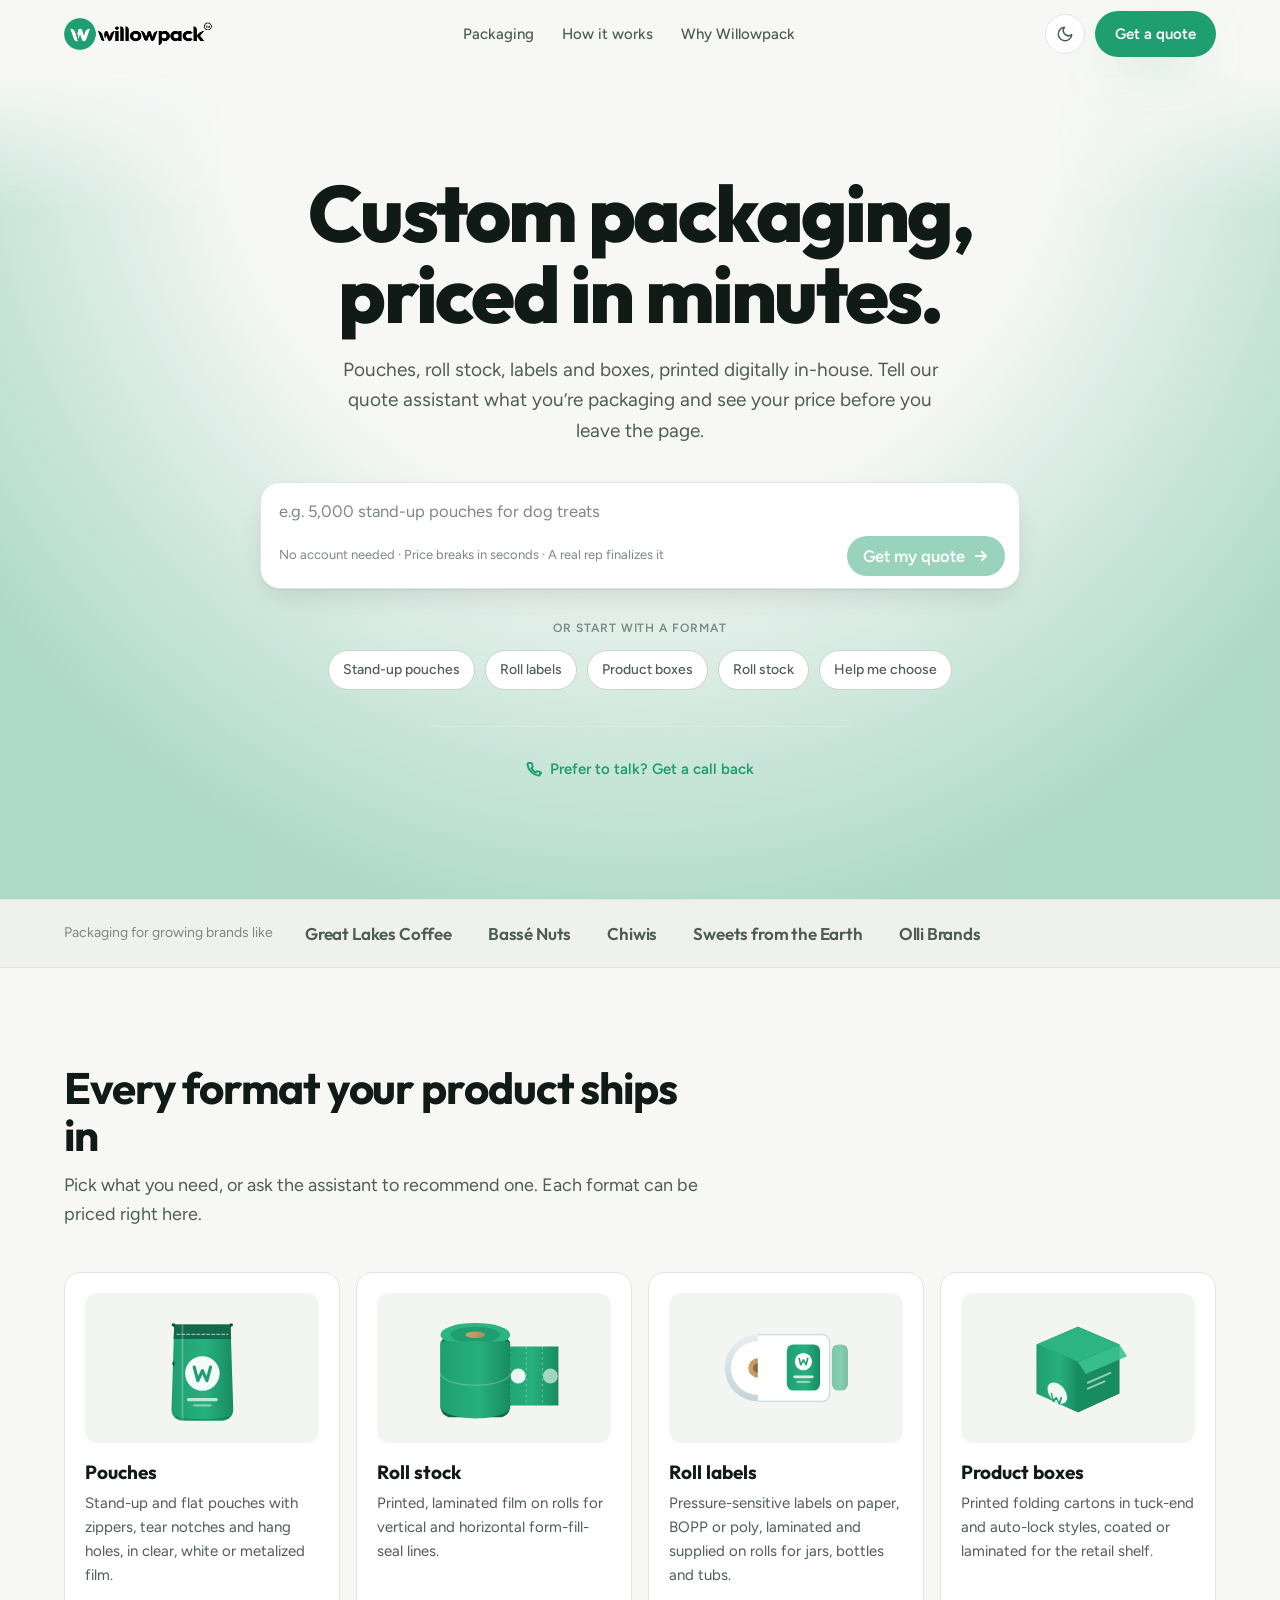
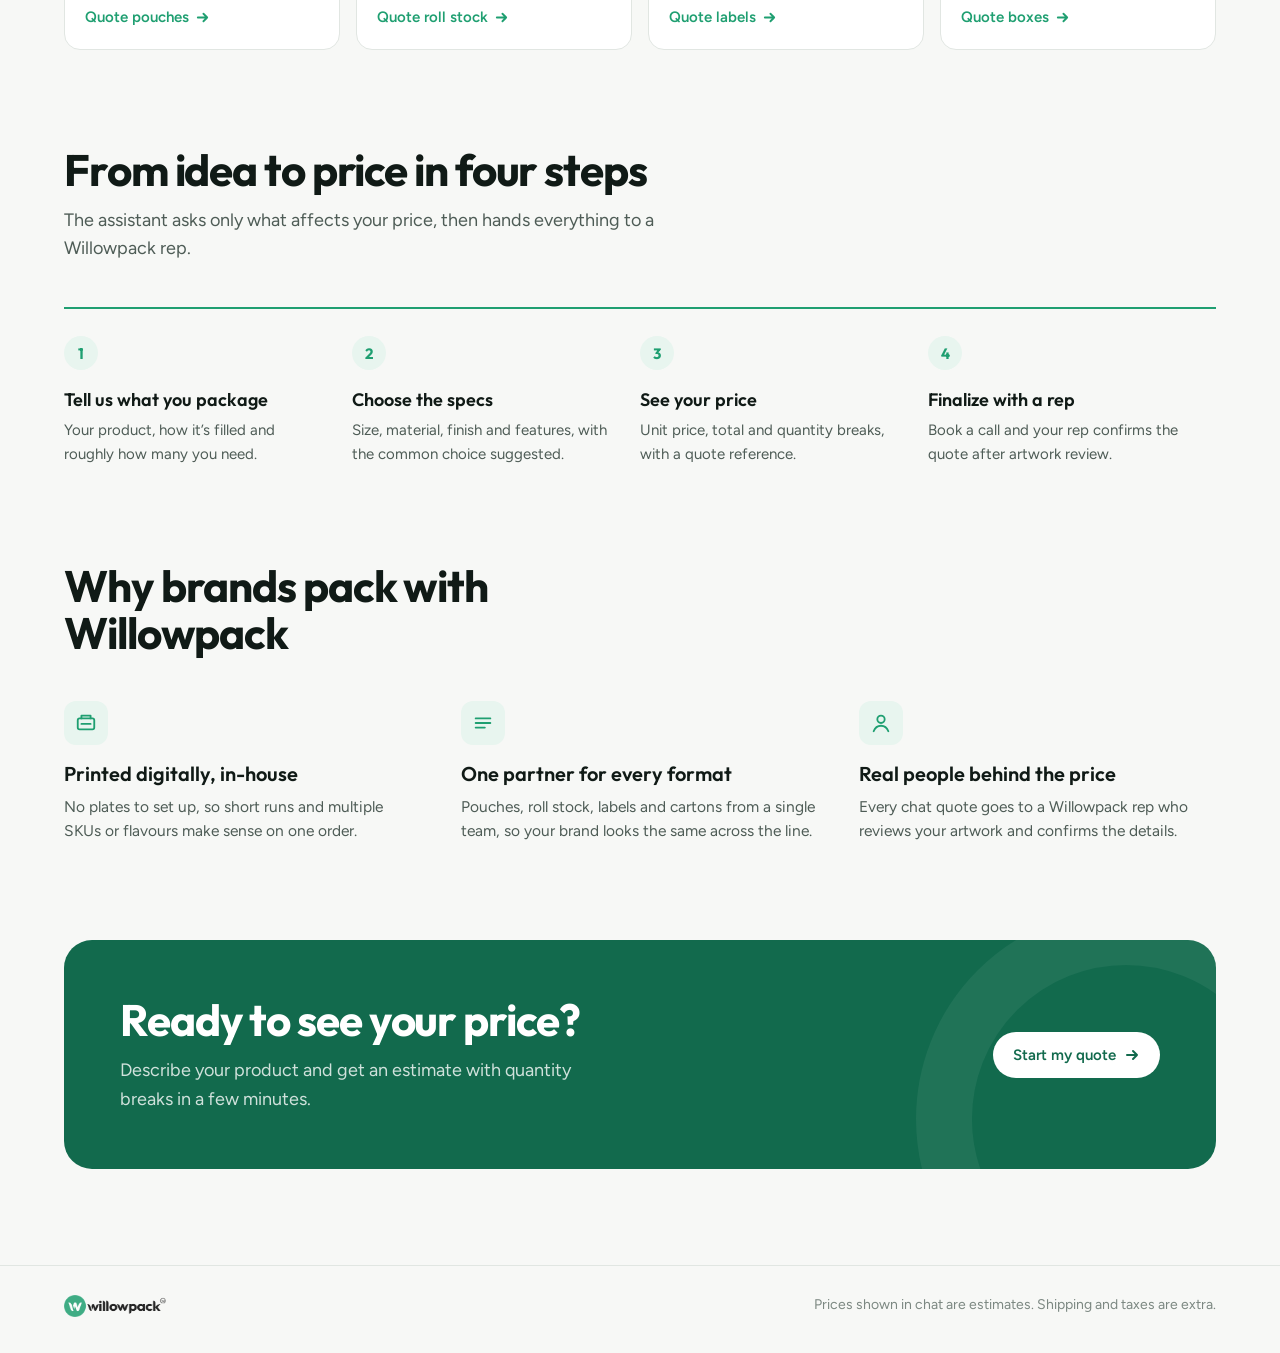
==== commit 9e846727: "Add files via upload" ====
--- a/index.html
+++ b/index.html
@@ -72,8 +72,8 @@
 .nav-links a{text-decoration:none;transition:color .15s}
 .nav-links a:hover{color:var(--text)}
 .nav-right{display:flex;align-items:center;gap:10px}
-.nav-past{display:none;align-items:center;gap:6px;padding:9px 14px;font-size:14px}
-.nav-past.show{display:inline-flex}
+.btn.nav-past{display:none;align-items:center;gap:6px;padding:9px 14px;font-size:14px}
+.btn.nav-past.show{display:inline-flex}
 .nav-past svg{width:16px;height:16px}
 @media (max-width:720px){.nav-past .lbl{display:none}.nav-past{padding:9px 11px}.nav-right{gap:8px}}
 .nav .btn{white-space:nowrap}
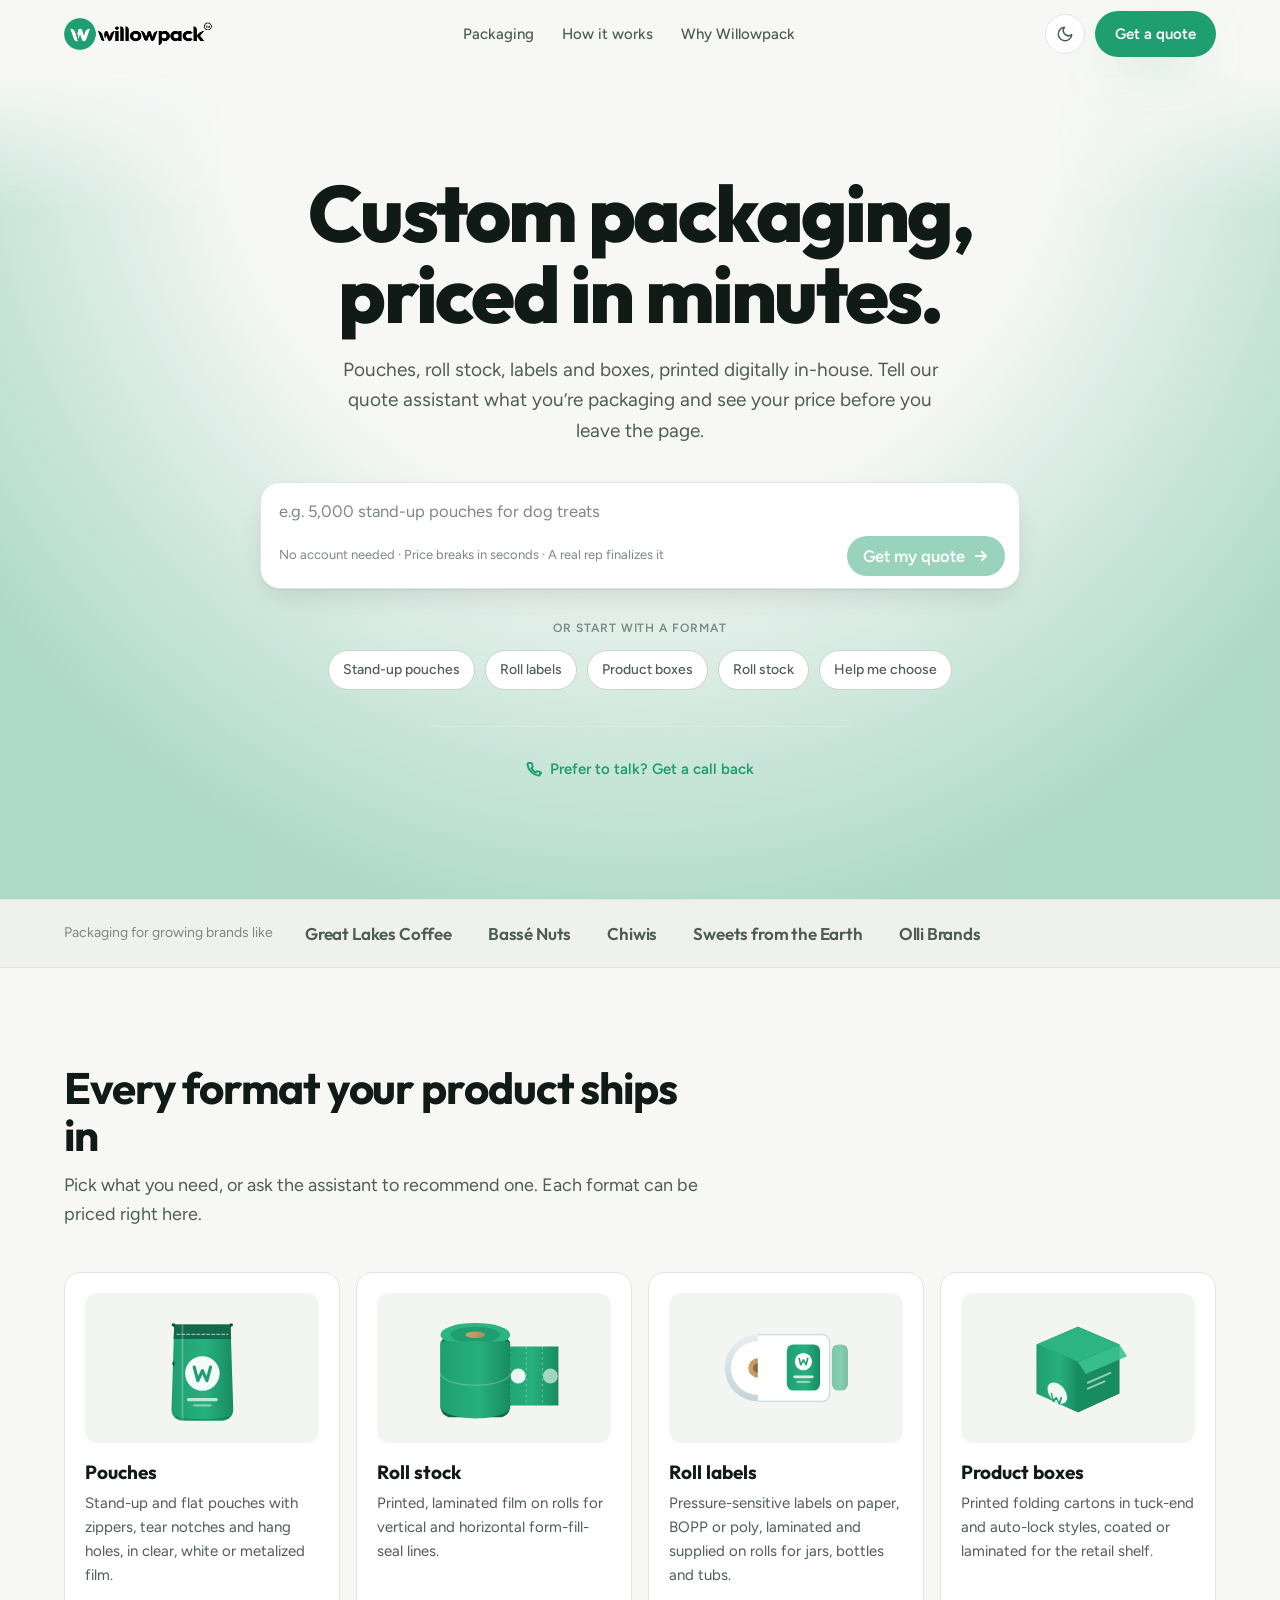
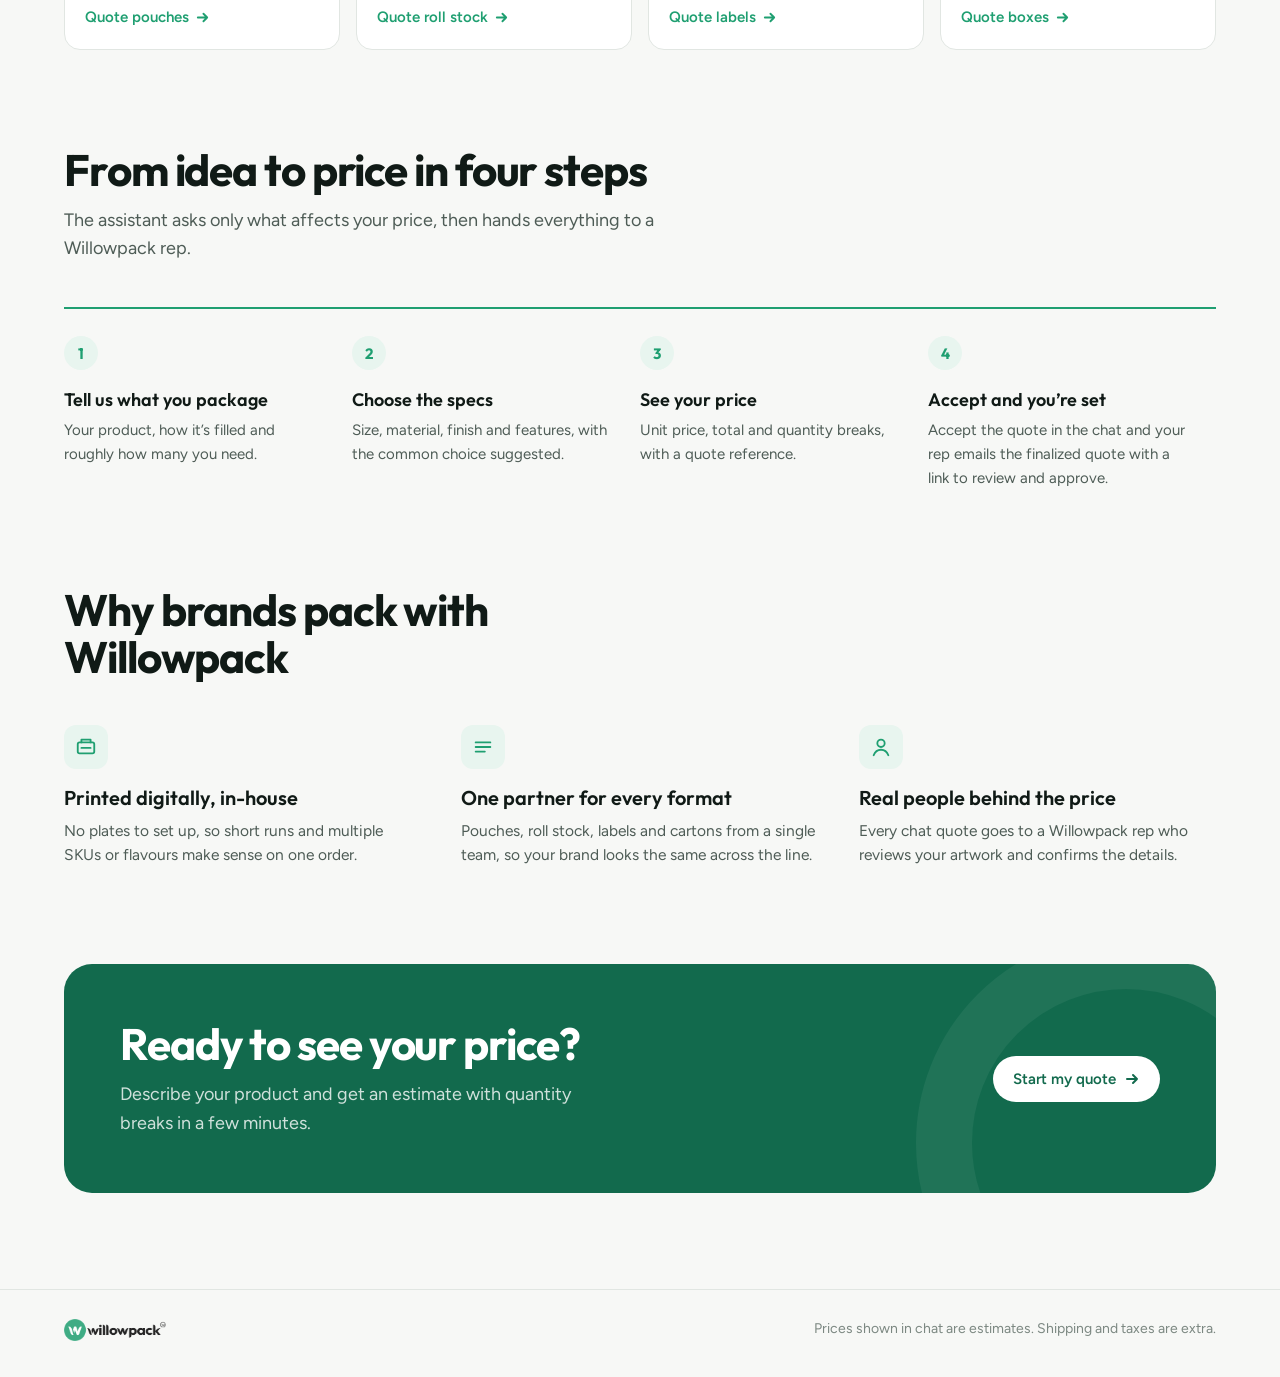
==== commit ff02c00d: "Chat: quote card button is now "Accept this quote" The quote card's "Book a call" button now sends "" ====
--- a/index.html
+++ b/index.html
@@ -221,6 +221,7 @@
 .chat-bar{display:flex;align-items:center;gap:14px;padding:12px 20px;border-bottom:1px solid var(--line);background:var(--bg)}
 .chat-bar .logo{height:24px}
 .who{display:flex;align-items:center;gap:8px;font-size:14px;color:var(--muted);padding-left:14px;border-left:1px solid var(--line)}
+.who b{color:var(--text);font-weight:600}.who-av{width:24px;height:24px;border-radius:50%;flex:none}
 .dot{width:8px;height:8px;border-radius:50%;background:var(--green);box-shadow:0 0 0 0 rgba(31,159,113,.6);animation:pulse 2.4s infinite}
 @keyframes pulse{0%{box-shadow:0 0 0 0 rgba(31,159,113,.5)}70%{box-shadow:0 0 0 8px rgba(31,159,113,0)}100%{box-shadow:0 0 0 0 rgba(31,159,113,0)}}
 .chat-bar .spacer{flex:1}
@@ -516,7 +517,7 @@
         <div class="step"><h3>Tell us what you package</h3><p>Your product, how it’s filled and roughly how many you need.</p></div>
         <div class="step"><h3>Choose the specs</h3><p>Size, material, finish and features, with the common choice suggested.</p></div>
         <div class="step"><h3>See your price</h3><p>Unit price, total and quantity breaks, with a quote reference.</p></div>
-        <div class="step"><h3>Finalize with a rep</h3><p>Book a call and your rep confirms the quote after artwork review.</p></div>
+        <div class="step"><h3>Accept and you’re set</h3><p>Accept the quote in the chat and your rep emails the finalized quote with a link to review and approve.</p></div>
       </div>
     </div>
   </section>
@@ -567,11 +568,11 @@
 </div>
 
 <!-- Live chat -->
-<div class="chat" id="chat" role="dialog" aria-modal="true" aria-label="Willowpack quote assistant">
+<div class="chat" id="chat" role="dialog" aria-modal="true" aria-label="Riley, Willowpack AI quote specialist">
   <div class="chat-bar">
     <svg class="logo logo-light" viewBox="0 0 580 125" width="111" height="24" role="img" aria-label="Willowpack"><use href="#logo-reg"/></svg>
     <svg class="logo logo-dark" viewBox="0 0 580 125" width="111" height="24" role="img" aria-label="Willowpack"><use href="#logo-white"/></svg>
-    <span class="who"><span class="dot"></span>Quote assistant</span>
+    <span class="who"><img class="who-av" src="/assets/riley.jpg" alt="" width="24" height="24"><span><b>Riley</b> · AI quote specialist</span><span class="dot" title="Online"></span></span>
     <span class="spacer"></span>
     <button class="btn btn-ghost" type="button" id="callBtn" aria-label="Continue via call"><svg viewBox="0 0 16 16" fill="none" stroke="currentColor" stroke-width="2" stroke-linecap="round" stroke-linejoin="round"><path d="M14 11.2v2a1.3 1.3 0 0 1-1.5 1.3A12.9 12.9 0 0 1 1.5 3.5 1.3 1.3 0 0 1 2.8 2h2a1.3 1.3 0 0 1 1.3 1.1c.1.7.3 1.3.5 1.9a1.3 1.3 0 0 1-.3 1.4l-.8.8a10.4 10.4 0 0 0 4.3 4.3l.8-.8a1.3 1.3 0 0 1 1.4-.3c.6.2 1.2.4 1.9.5a1.3 1.3 0 0 1 1.1 1.3z"/></svg><span class="ghost-label">Continue via call</span></button>
     <button class="btn btn-ghost" type="button" id="historyBtn" aria-label="Past quotes"><svg viewBox="0 0 16 16" fill="none" stroke="currentColor" stroke-width="2" stroke-linecap="round" stroke-linejoin="round"><circle cx="8" cy="8" r="6"/><path d="M8 5v3l2 1.5"/></svg><span class="ghost-label">Past quotes</span></button>
@@ -593,7 +594,7 @@
   <div class="chat-dock">
     <div class="quote-pill" id="quotePill">
       <div><div class="qi" id="qId">Quote</div><div class="qv" id="qVal"></div></div>
-      <button class="btn btn-primary" type="button" id="bookBtn">Book a call</button>
+      <button class="btn btn-primary" type="button" id="bookBtn">Accept this quote</button>
     </div>
     <form class="composer" id="chatForm" autocomplete="off">
       <label class="sr" for="chatInput">Message</label>
@@ -614,7 +615,7 @@
   var WEBHOOK_URL = 'https://n8n.sinaprinting.com/webhook/willowpack-quote-chat';
   var HISTORY_URL = 'https://n8n.sinaprinting.com/webhook/willowpack-quote-history';
   var CALL_URL = 'https://n8n.sinaprinting.com/webhook/willowpack-call-request';
-  var MARK = '[data-uri]';
+  var MARK = '/assets/riley.jpg'; /* Riley, the AI quote specialist's avatar */
   var $ = function (s) { return document.querySelector(s); };
   var root = document.documentElement;
 
@@ -658,6 +659,10 @@
   function known(id) { return getList().some(function (x) { return x.id === id; }); }
   var sessionId = ss('wp_session') || uuid();
   var resumeId = (new URLSearchParams(location.search)).get('resume') || '';
+  /* Email links: &ask=book sends the book-a-call message; &ask=approve (follow-up "Approve my quote") asks to review and approve the quote.
+     Either is sent after the saved chat loads. The customer still confirms the quote in the chat. */
+  var ASK_MSG = { book: 'I’d like to book a call with a Willowpack rep to finalize this quote.', approve: 'I’m back to review my quote and approve it.' };
+  var pendingAsk = ASK_MSG[(new URLSearchParams(location.search)).get('ask')] && /^[A-Za-z0-9-]{8,64}$/.test((new URLSearchParams(location.search)).get('resume') || '') ? ASK_MSG[(new URLSearchParams(location.search)).get('ask')] : '';
   if (/^[A-Za-z0-9-]{8,64}$/.test(resumeId)) { sessionId = resumeId; remember(resumeId, 'Saved quote'); try { history.replaceState(null, '', location.pathname); } catch (e) {} } else resumeId = '';
   ss('wp_session', sessionId);
   var q = new URLSearchParams(location.search);
@@ -699,7 +704,7 @@
   }
   function greet() {
     started = true;
-    addBot('Hi, I’m the Willowpack quote assistant. What are you packaging, and do you already know the format you want?', ['Stand-up pouches', 'Roll labels', 'Product boxes', 'Roll stock', 'Not sure yet']);
+    addBot('Hi, I’m Riley, Willowpack’s AI quote specialist. What are you packaging, and do you already know the format you want?', ['Stand-up pouches', 'Roll labels', 'Product boxes', 'Roll stock', 'Not sure yet']);
   }
 
   /* ---------- Rendering ---------- */
@@ -785,7 +790,12 @@
     $('#qId').textContent = 'Quote ' + qt.id + (qt.quantity ? ' · ' + Number(qt.quantity).toLocaleString('en-CA') + ' units' : '') + (qt.summary ? ' · ' + qt.summary : '');
     $('#qVal').textContent = money(tot, cur) + (qt.discounted_total != null ? ' (5% chat discount)' : '');
     $('#quotePill').classList.add('show'); setStage(3);
-  }
+    if (/^accepted/.test(String(qt.outcome || ''))) { markAccepted(); setStage(4); }
+  }
+  /* Quote card button: accepting here hands the quote to sales automatically (Salesforce Account/Opportunity + Portal quote). */
+  function acceptMsg() { var m = (document.getElementById('qId') || {}).textContent; m = m && m.match(/Q-[A-Z0-9]{8}/); return 'I accept ' + (m ? 'quote ' + m[0] : 'this quote') + ' at the price shown. Please go ahead.'; }
+  function markAccepted() { var bb = document.getElementById('bookBtn'); if (!bb) return; bb.classList.add('booked'); bb.disabled = true; bb.textContent = '✓ Quote accepted'; }
+
   function detectQuote(text) {
     var id = text.match(/\bQ-[A-Z0-9]{8}\b/);
     if (!id) return;
@@ -830,7 +840,7 @@
   }
   function resetThread() {
     inner.innerHTML = ''; stage = 0; setStage(0); $('#quotePill').classList.remove('show');
-    var bb = $('#bookBtn'); bb.classList.remove('booked'); bb.disabled = false; bb.textContent = 'Book a call';
+    var bb = $('#bookBtn'); bb.classList.remove('booked'); bb.disabled = false; bb.textContent = 'Accept this quote';
     engaged = false; bookedNow = false; updateCallBtn();
   }
   function showMeeting(mt) {
@@ -869,7 +879,7 @@
       if (d.quote) showQuote(d.quote);
       var me = (d.sessions || [])[0]; if (me && me.meeting_time) showMeeting({ time: me.meeting_time, rep: me.meeting_rep });
     }).catch(function () { t.remove(); addBot('I couldn’t load that earlier chat right now. You can keep going here, or start a new quote.'); })
-      .then(function () { busy = false; send.disabled = !input.value.trim(); scrollEnd(); });
+      .then(function () { busy = false; send.disabled = !input.value.trim(); scrollEnd(); if (pendingAsk) { var a = pendingAsk; pendingAsk = ''; ask(a); } });
   }
   var STAGE = { quoted: 'Quoted', handed_to_sales: 'With a rep', meeting_booked: 'Call booked', scheduling: 'Booking a call', speccing: 'In progress', discovery: 'In progress', closed_no_interest: 'Closed' };
   function fmtDate(ts) { try { return new Date(ts).toLocaleDateString('en-CA', { month: 'short', day: 'numeric', year: 'numeric' }); } catch (e) { return ''; } }
@@ -961,7 +971,7 @@
   document.querySelectorAll('[data-open]').forEach(function (b) { b.addEventListener('click', function () { openChat(b.dataset.open); }); });
   $('#closeChat').addEventListener('click', closeChat);
   $('#resume').addEventListener('click', function () { openChat(); });
-  $('#bookBtn').addEventListener('click', function () { if ($('#bookBtn').classList.contains('booked')) return; ask('I’d like to book a call with a Willowpack rep to finalize this quote.'); });
+  $('#bookBtn').addEventListener('click', function () { if ($('#bookBtn').classList.contains('booked')) return; ask(acceptMsg()); });
   $('#newQuote').addEventListener('click', function () { newInquiry(''); input.focus(); });
   $('#historyBtn').addEventListener('click', function () { chat.classList.contains('show-history') ? closeHistory() : openHistory(); });
   $('#historyClose').addEventListener('click', closeHistory);
